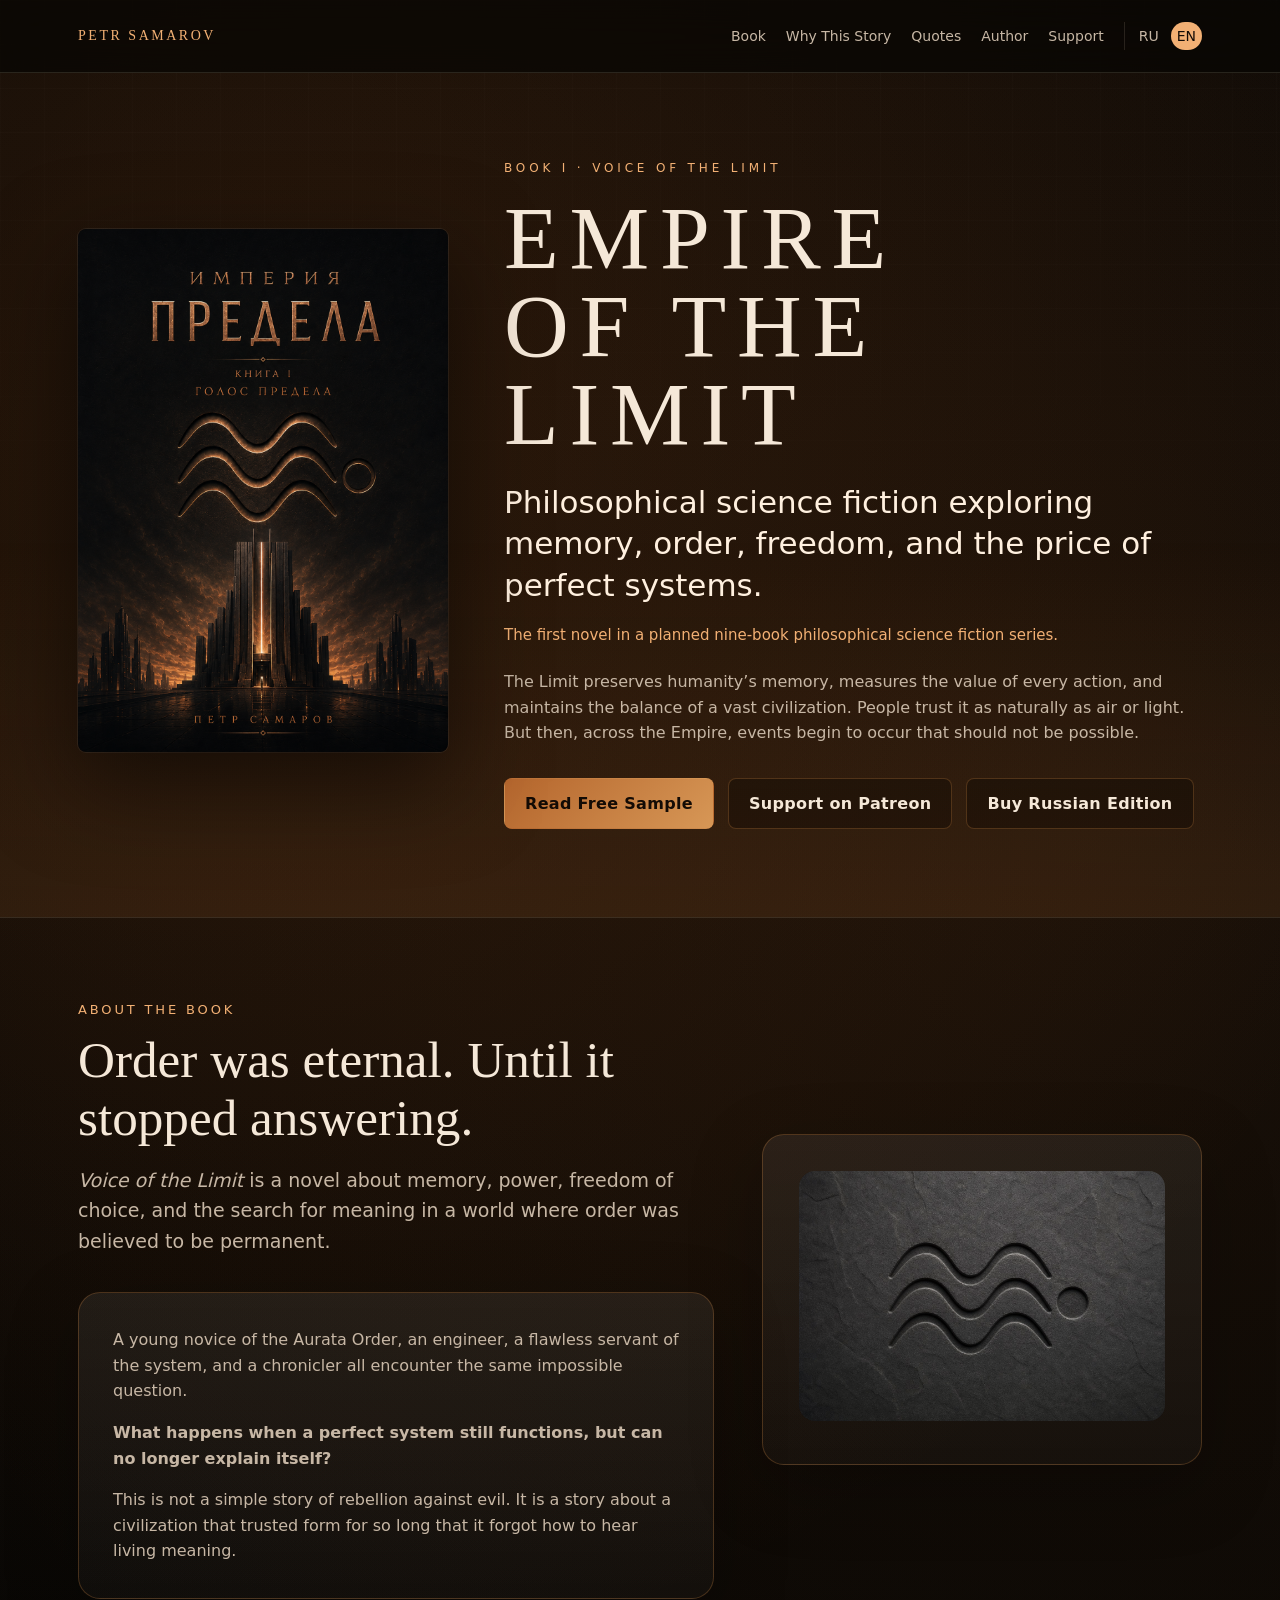
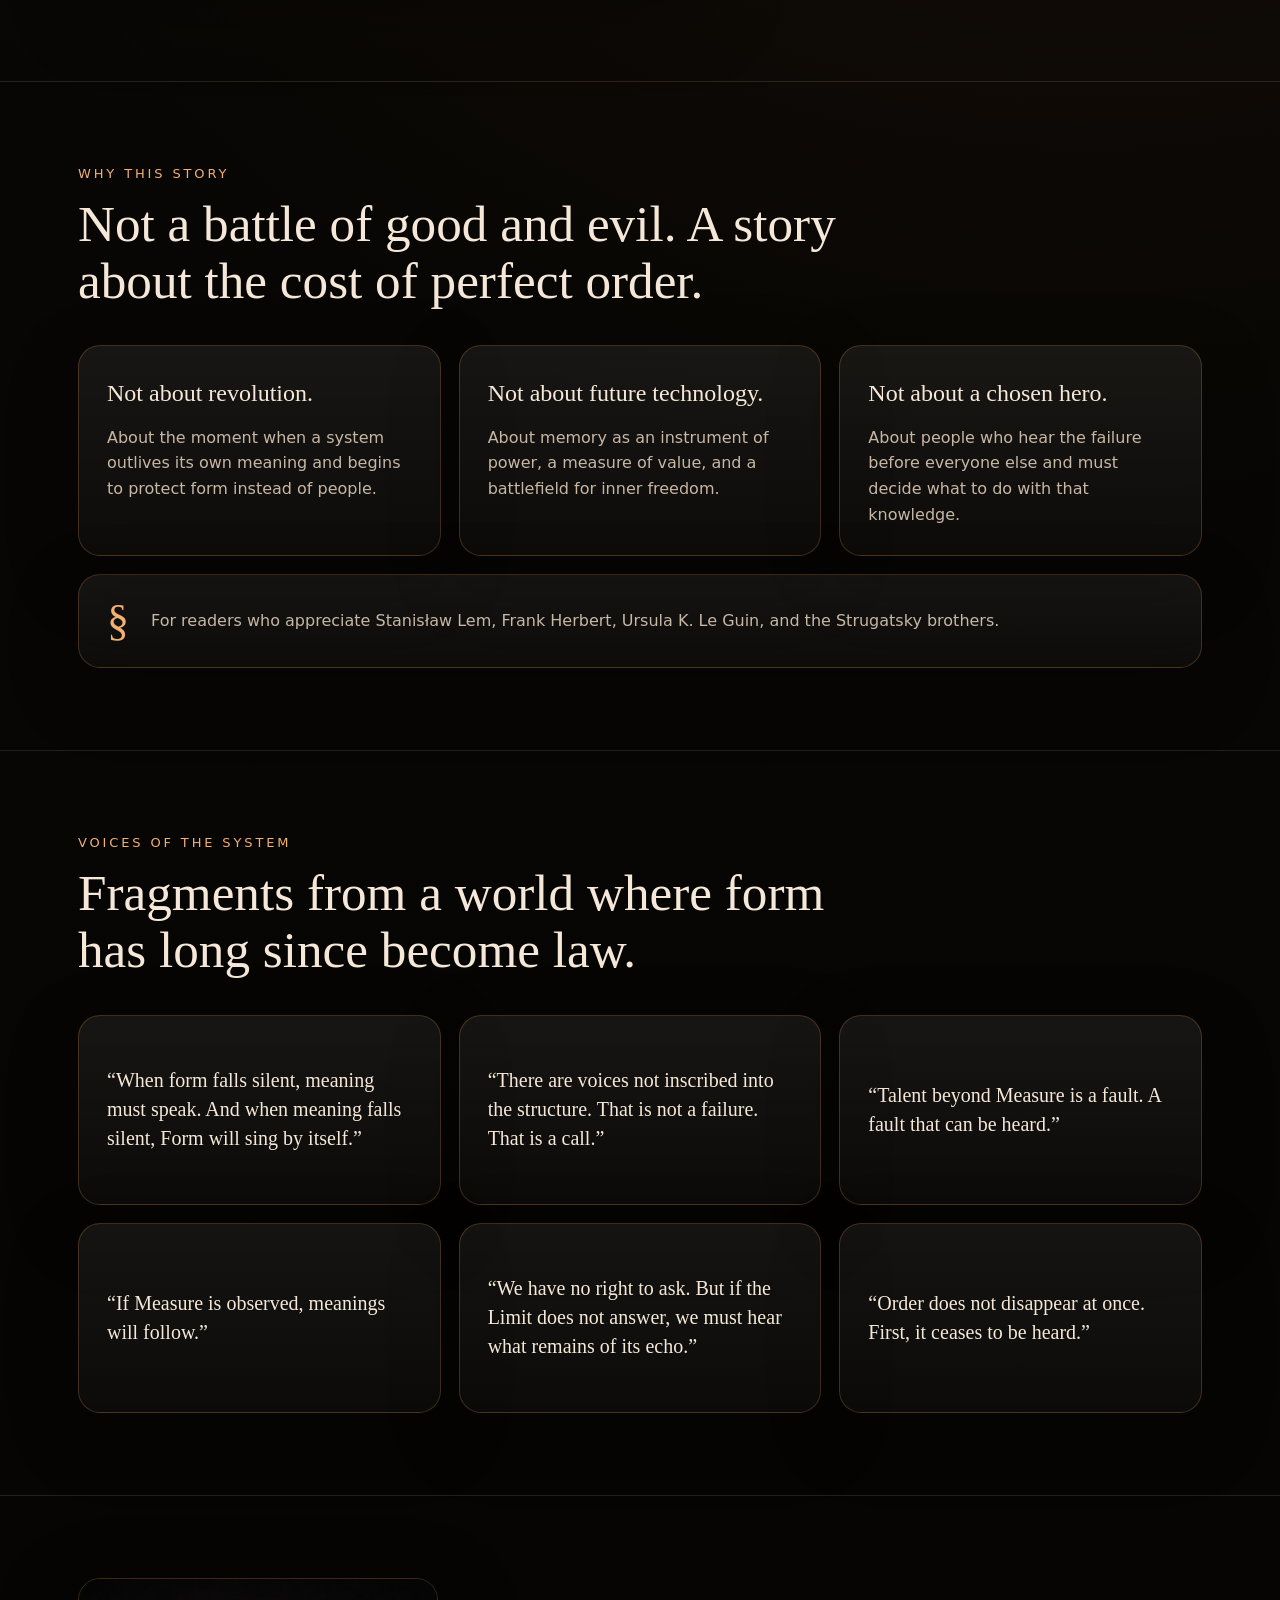
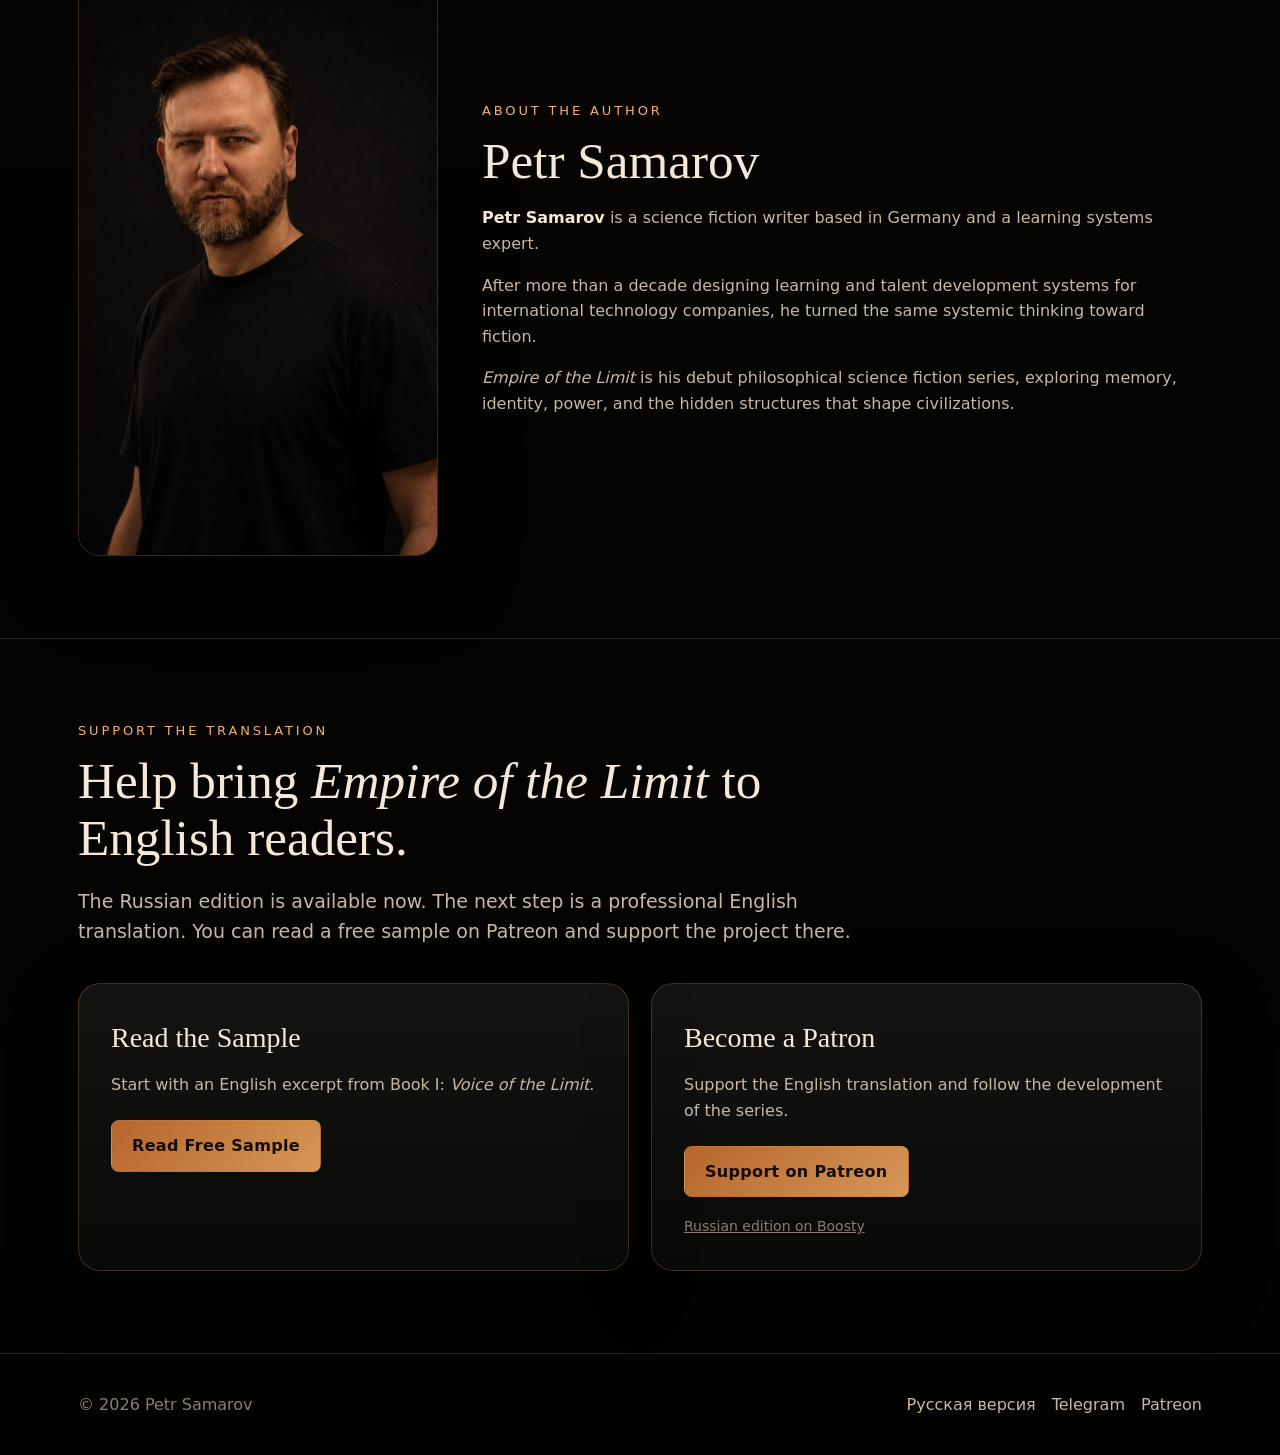
==== petrsamarov_landing/en/index.html @ c8eda10d "Add files via upload" ====
<!doctype html>
<html lang="en">
<head>
  <meta charset="utf-8">
  <meta name="viewport" content="width=device-width, initial-scale=1">
  <title>Empire of the Limit — Philosophical Science Fiction | Petr Samarov</title>
  <meta name="description" content="Philosophical science fiction exploring memory, order, freedom, and the price of perfect systems. Book I: Voice of the Limit by Petr Samarov.">
  <meta name="keywords" content="Empire of the Limit, Petr Samarov, philosophical science fiction, science fiction novel, dystopian fiction, Voice of the Limit">
  <link rel="canonical" href="https://petrsamarov.com/en/">
  <link rel="alternate" hreflang="ru" href="https://petrsamarov.com/">
  <link rel="alternate" hreflang="en" href="https://petrsamarov.com/en/">
  <link rel="alternate" hreflang="x-default" href="https://petrsamarov.com/">
  <meta property="og:type" content="website">
  <meta property="og:title" content="Empire of the Limit — Philosophical Science Fiction">
  <meta property="og:description" content="Book I: Voice of the Limit. A philosophical science fiction novel about memory, power, freedom, and the price of perfect systems.">
  <meta property="og:url" content="https://petrsamarov.com/en/">
  <meta property="og:image" content="https://petrsamarov.com/assets/cover.png">
  <meta name="twitter:card" content="summary_large_image">
  <meta name="twitter:title" content="Empire of the Limit — Philosophical Science Fiction">
  <meta name="twitter:description" content="A philosophical science fiction novel about memory, power, freedom, and the price of perfect systems.">
  <meta name="twitter:image" content="https://petrsamarov.com/assets/cover.png">
  <link rel="icon" href="../assets/favicon.ico" sizes="any">
  <link rel="icon" type="image/png" href="../assets/favicon-32.png" sizes="32x32">
  <link rel="apple-touch-icon" href="../assets/apple-touch-icon.png">
  <link rel="manifest" href="../site.webmanifest">
  <link rel="stylesheet" href="../assets/styles.css">
</head>
<body>
  <header class="header">
    <div class="container nav">
      <a class="brand" href="/en/">Petr Samarov</a>
      <nav class="nav-links" aria-label="Main navigation">
        <a href="#book">Book</a>
        <a href="#ideas">Why This Story</a>
        <a href="#quotes">Quotes</a>
        <a href="#author">Author</a>
        <a href="#support">Support</a>
        <span class="lang"><a href="/">RU</a><a class="active" href="/en/">EN</a></span>
      </nav>
    </div>
  </header>

  <main>
    <section class="hero">
      <div class="container hero-grid">
        <div class="cover-wrap">
          <img class="cover" src="../assets/cover.png" alt="Cover of the philosophical science fiction novel Empire of the Limit: Voice of the Limit">
        </div>
        <div>
          <div class="kicker">Book I · Voice of the Limit</div>
          <h1>Empire<br>of the Limit</h1>
          <p class="subtitle">Philosophical science fiction exploring memory, order, freedom, and the price of perfect systems.</p>
          <p class="series-note">The first novel in a planned nine-book philosophical science fiction series.</p>
          <p class="hero-copy">The Limit preserves humanity’s memory, measures the value of every action, and maintains the balance of a vast civilization. People trust it as naturally as air or light. But then, across the Empire, events begin to occur that should not be possible.</p>
          <div class="actions">
            <a class="btn primary" href="https://www.patreon.com/PetrSamarov/posts/book-i-voice-of-163346394" target="_blank" rel="noopener">Read Free Sample</a>
            <a class="btn secondary" href="https://www.patreon.com/cw/PetrSamarov" target="_blank" rel="noopener">Support on Patreon</a>
            <a class="btn secondary" href="https://boosty.to/petr_samarov" target="_blank" rel="noopener">Buy Russian Edition</a>
          </div>
        </div>
      </div>
    </section>

    <section id="book">
      <div class="container two-col">
        <div>
          <div class="section-head">
            <div class="eyebrow">About the Book</div>
            <h2>Order was eternal. Until it stopped answering.</h2>
            <p class="lead"><em>Voice of the Limit</em> is a novel about memory, power, freedom of choice, and the search for meaning in a world where order was believed to be permanent.</p>
          </div>
          <div class="card text-card">
            <p>A young novice of the Aurata Order, an engineer, a flawless servant of the system, and a chronicler all encounter the same impossible question.</p>
            <p><strong>What happens when a perfect system still functions, but can no longer explain itself?</strong></p>
            <p>This is not a simple story of rebellion against evil. It is a story about a civilization that trusted form for so long that it forgot how to hear living meaning.</p>
          </div>
        </div>
        <div class="card symbol-card">
          <img src="../assets/symbol.jpg" alt="The symbol of the Limit carved into stone">
        </div>
      </div>
    </section>

    <section id="ideas">
      <div class="container">
        <div class="section-head">
          <div class="eyebrow">Why This Story</div>
          <h2>Not a battle of good and evil. A story about the cost of perfect order.</h2>
        </div>
        <div class="idea-grid">
          <div class="card idea"><strong>Not about revolution.</strong><span>About the moment when a system outlives its own meaning and begins to protect form instead of people.</span></div>
          <div class="card idea"><strong>Not about future technology.</strong><span>About memory as an instrument of power, a measure of value, and a battlefield for inner freedom.</span></div>
          <div class="card idea"><strong>Not about a chosen hero.</strong><span>About people who hear the failure before everyone else and must decide what to do with that knowledge.</span></div>
        </div>
        <div class="card inspiration" style="margin-top:18px;">
          <div class="mark">§</div>
          <div>For readers who appreciate Stanisław Lem, Frank Herbert, Ursula K. Le Guin, and the Strugatsky brothers.</div>
        </div>
      </div>
    </section>

    <section id="quotes">
      <div class="container">
        <div class="section-head">
          <div class="eyebrow">Voices of the System</div>
          <h2>Fragments from a world where form has long since become law.</h2>
        </div>
        <div class="quotes">
          <div class="card quote"><p>“When form falls silent, meaning must speak. And when meaning falls silent, Form will sing by itself.”</p></div>
          <div class="card quote"><p>“There are voices not inscribed into the structure. That is not a failure. That is a call.”</p></div>
          <div class="card quote"><p>“Talent beyond Measure is a fault. A fault that can be heard.”</p></div>
          <div class="card quote"><p>“If Measure is observed, meanings will follow.”</p></div>
          <div class="card quote"><p>“We have no right to ask. But if the Limit does not answer, we must hear what remains of its echo.”</p></div>
          <div class="card quote"><p>“Order does not disappear at once. First, it ceases to be heard.”</p></div>
        </div>
      </div>
    </section>

    <section id="author">
      <div class="container author-grid">
        <img class="author-photo" src="../assets/author.jpg" alt="Portrait of writer Petr Samarov">
        <div class="author-text">
          <div class="eyebrow">About the Author</div>
          <h2>Petr Samarov</h2>
          <p><strong>Petr Samarov</strong> is a science fiction writer based in Germany and a learning systems expert.</p>
          <p>After more than a decade designing learning and talent development systems for international technology companies, he turned the same systemic thinking toward fiction.</p>
          <p><em>Empire of the Limit</em> is his debut philosophical science fiction series, exploring memory, identity, power, and the hidden structures that shape civilizations.</p>
        </div>
      </div>
    </section>

    <section id="support">
      <div class="container">
        <div class="section-head">
          <div class="eyebrow">Support the Translation</div>
          <h2>Help bring <em>Empire of the Limit</em> to English readers.</h2>
          <p class="lead">The Russian edition is available now. The next step is a professional English translation. You can read a free sample on Patreon and support the project there.</p>
        </div>
        <div class="support-grid">
          <div class="card support-card">
            <h3>Read the Sample</h3>
            <p>Start with an English excerpt from Book I: <em>Voice of the Limit</em>.</p>
            <a class="btn primary" href="https://www.patreon.com/PetrSamarov/posts/book-i-voice-of-163346394" target="_blank" rel="noopener">Read Free Sample</a>
          </div>
          <div class="card support-card">
            <h3>Become a Patron</h3>
            <p>Support the English translation and follow the development of the series.</p>
            <a class="btn primary" href="https://www.patreon.com/cw/PetrSamarov" target="_blank" rel="noopener">Support on Patreon</a>
            <div class="note"><a href="https://boosty.to/petr_samarov" target="_blank" rel="noopener">Russian edition on Boosty</a></div>
          </div>
        </div>
      </div>
    </section>
  </main>

  <footer class="footer">
    <div class="container footer-inner">
      <div>© 2026 Petr Samarov</div>
      <div><a href="/">Русская версия</a><a href="https://t.me/samarov_writer" target="_blank" rel="noopener">Telegram</a><a href="https://www.patreon.com/cw/PetrSamarov" target="_blank" rel="noopener">Patreon</a></div>
    </div>
  </footer>
</body>
</html>
---- petrsamarov_landing/assets/styles.css ----
:root {
  --bg: #070604;
  --panel: rgba(23, 20, 16, 0.76);
  --panel-soft: rgba(255, 244, 226, 0.055);
  --line: rgba(205, 132, 66, 0.28);
  --line-soft: rgba(255, 232, 205, 0.12);
  --text: #f5e8d8;
  --muted: #c7b7a5;
  --dim: #8b7e70;
  --accent: #c77a3a;
  --accent-2: #f2b074;
  --shadow: rgba(0, 0, 0, 0.55);
  --max: 1180px;
}

* { box-sizing: border-box; }
html { scroll-behavior: smooth; }
body {
  margin: 0;
  background:
    radial-gradient(circle at 20% 10%, rgba(175, 90, 28, .18), transparent 28%),
    radial-gradient(circle at 85% 18%, rgba(135, 74, 28, .14), transparent 32%),
    linear-gradient(180deg, #0a0806 0%, var(--bg) 45%, #030302 100%);
  color: var(--text);
  font-family: Inter, system-ui, -apple-system, BlinkMacSystemFont, "Segoe UI", sans-serif;
  line-height: 1.6;
}
body::before {
  content: "";
  position: fixed;
  inset: 0;
  pointer-events: none;
  background-image:
    linear-gradient(rgba(255,255,255,.025) 1px, transparent 1px),
    linear-gradient(90deg, rgba(255,255,255,.018) 1px, transparent 1px);
  background-size: 44px 44px;
  mask-image: linear-gradient(to bottom, rgba(0,0,0,.8), transparent 72%);
}

a { color: inherit; }
.container { max-width: var(--max); margin: 0 auto; padding: 0 28px; }

.header {
  position: sticky;
  top: 0;
  z-index: 10;
  background: rgba(7, 6, 4, 0.72);
  backdrop-filter: blur(18px);
  border-bottom: 1px solid var(--line-soft);
}
.nav {
  min-height: 72px;
  display: flex;
  align-items: center;
  justify-content: space-between;
  gap: 24px;
}
.brand {
  font-family: Georgia, 'Times New Roman', serif;
  letter-spacing: .18em;
  text-transform: uppercase;
  font-size: 14px;
  color: var(--accent-2);
  text-decoration: none;
}
.nav-links { display: flex; align-items: center; gap: 20px; flex-wrap: wrap; justify-content: flex-end; }
.nav-links a {
  text-decoration: none;
  color: var(--muted);
  font-size: 14px;
  transition: color .2s ease;
}
.nav-links a:hover { color: var(--text); }
.lang { display: inline-flex; gap: 6px; padding-left: 8px; border-left: 1px solid var(--line-soft); }
.lang a { padding: 3px 6px; border-radius: 999px; }
.lang a.active { color: #120b06; background: var(--accent-2); }

.hero {
  position: relative;
  overflow: hidden;
  padding: 86px 0 88px;
  border-bottom: 1px solid var(--line-soft);
}
.hero::after {
  content: "";
  position: absolute;
  inset: auto 0 0 0;
  height: 45%;
  background: linear-gradient(to top, rgba(199,122,58,.12), transparent);
  pointer-events: none;
}
.hero-grid {
  position: relative;
  z-index: 1;
  display: grid;
  grid-template-columns: 370px 1fr;
  gap: 56px;
  align-items: center;
}
.cover-wrap { perspective: 1200px; }
.cover {
  width: 100%;
  border-radius: 8px;
  box-shadow: 0 30px 90px var(--shadow), 0 0 0 1px rgba(255,255,255,.08);
  transform: rotateY(0deg);
}
.kicker {
  color: var(--accent-2);
  text-transform: uppercase;
  letter-spacing: .32em;
  font-size: 12px;
  margin-bottom: 16px;
}
h1 {
  margin: 0;
  font-family: Georgia, 'Times New Roman', serif;
  font-weight: 500;
  letter-spacing: .12em;
  text-transform: uppercase;
  font-size: clamp(46px, 7vw, 92px);
  line-height: .98;
}
.subtitle {
  margin: 24px 0 0;
  max-width: 760px;
  font-size: clamp(20px, 2.5vw, 31px);
  line-height: 1.35;
  color: #fff0df;
}
.series-note { margin: 16px 0 0; color: var(--accent-2); font-size: 15px; }
.hero-copy { max-width: 700px; margin-top: 22px; color: var(--muted); }
.actions { display: flex; flex-wrap: wrap; gap: 14px; margin-top: 32px; }
.btn {
  display: inline-flex;
  align-items: center;
  justify-content: center;
  gap: 10px;
  min-height: 48px;
  padding: 12px 20px;
  border-radius: 8px;
  text-decoration: none;
  border: 1px solid var(--line);
  background: rgba(255,255,255,.04);
  color: var(--text);
  font-weight: 650;
  letter-spacing: .02em;
  transition: transform .2s ease, border-color .2s ease, background .2s ease;
}
.btn:hover { transform: translateY(-2px); border-color: rgba(242,176,116,.65); }
.btn.primary { background: linear-gradient(135deg, #b5662d, #d79756); color: #130b05; border-color: transparent; }
.btn.secondary { background: rgba(0,0,0,.28); }

section { padding: 82px 0; border-bottom: 1px solid var(--line-soft); }
.section-head { max-width: 820px; margin-bottom: 36px; }
.eyebrow { color: var(--accent-2); letter-spacing: .22em; text-transform: uppercase; font-size: 13px; margin-bottom: 10px; }
h2 {
  margin: 0 0 16px;
  font-family: Georgia, 'Times New Roman', serif;
  font-weight: 500;
  font-size: clamp(32px, 4vw, 54px);
  line-height: 1.12;
}
.lead { color: var(--muted); font-size: 19px; max-width: 780px; }
.two-col { display: grid; grid-template-columns: 1fr 440px; gap: 48px; align-items: center; }
.card {
  background: linear-gradient(180deg, rgba(255,255,255,.065), rgba(255,255,255,.026));
  border: 1px solid var(--line);
  border-radius: 22px;
  box-shadow: 0 22px 70px rgba(0,0,0,.26);
}
.text-card { padding: 34px; }
.text-card p { margin: 0 0 16px; color: var(--muted); }
.text-card p:last-child { margin-bottom: 0; }
.symbol-card { padding: 36px; }
.symbol-card img { width: 100%; border-radius: 16px; opacity: .94; }

.idea-grid { display: grid; grid-template-columns: repeat(3, 1fr); gap: 18px; }
.idea { padding: 28px; min-height: 210px; }
.idea strong { display: block; font-family: Georgia, 'Times New Roman', serif; font-size: 24px; font-weight: 500; margin-bottom: 12px; color: var(--text); }
.idea span { color: var(--muted); }

.quotes { display: grid; grid-template-columns: repeat(3, 1fr); gap: 18px; }
.quote { padding: 28px; min-height: 190px; display: flex; align-items: center; }
.quote p { margin: 0; font-family: Georgia, 'Times New Roman', serif; font-size: 20px; line-height: 1.45; }

.inspiration {
  display: flex;
  gap: 22px;
  align-items: center;
  padding: 24px 28px;
  color: var(--muted);
}
.inspiration .mark { color: var(--accent-2); font-family: Georgia, 'Times New Roman', serif; font-size: 44px; line-height: 1; }

.author-grid { display: grid; grid-template-columns: 360px 1fr; gap: 44px; align-items: center; }
.author-photo {
  width: 100%;
  display: block;
  border-radius: 22px;
  border: 1px solid var(--line);
  box-shadow: 0 24px 80px rgba(0,0,0,.38);
}
.author-text p { color: var(--muted); margin: 0 0 16px; }
.author-text strong { color: var(--text); }

.support-grid { display: grid; grid-template-columns: 1fr 1fr; gap: 22px; }
.support-card { padding: 32px; }
.support-card h3 { margin: 0 0 12px; font-family: Georgia, 'Times New Roman', serif; font-size: 28px; font-weight: 500; }
.support-card p { color: var(--muted); margin: 0 0 22px; }
.note { margin-top: 18px; color: var(--dim); font-size: 14px; }

.footer { padding: 38px 0; color: var(--dim); }
.footer-inner { display: flex; justify-content: space-between; gap: 20px; flex-wrap: wrap; align-items: center; }
.footer a { color: var(--muted); text-decoration: none; margin-left: 16px; }

@media (max-width: 900px) {
  .nav { align-items: flex-start; padding: 18px 0; flex-direction: column; }
  .nav-links { justify-content: flex-start; gap: 14px; }
  .hero { padding: 54px 0 62px; }
  .hero-grid, .two-col, .author-grid, .support-grid { grid-template-columns: 1fr; }
  .cover-wrap { max-width: 300px; margin: 0 auto; }
  .idea-grid, .quotes { grid-template-columns: 1fr; }
  section { padding: 58px 0; }
  .author-photo { max-width: 360px; }
}

@media (max-width: 520px) {
  .container { padding: 0 18px; }
  h1 { letter-spacing: .07em; }
  .actions { flex-direction: column; }
  .btn { width: 100%; }
  .text-card, .support-card, .idea, .quote { padding: 22px; }
  .lang { border-left: 0; padding-left: 0; }
}
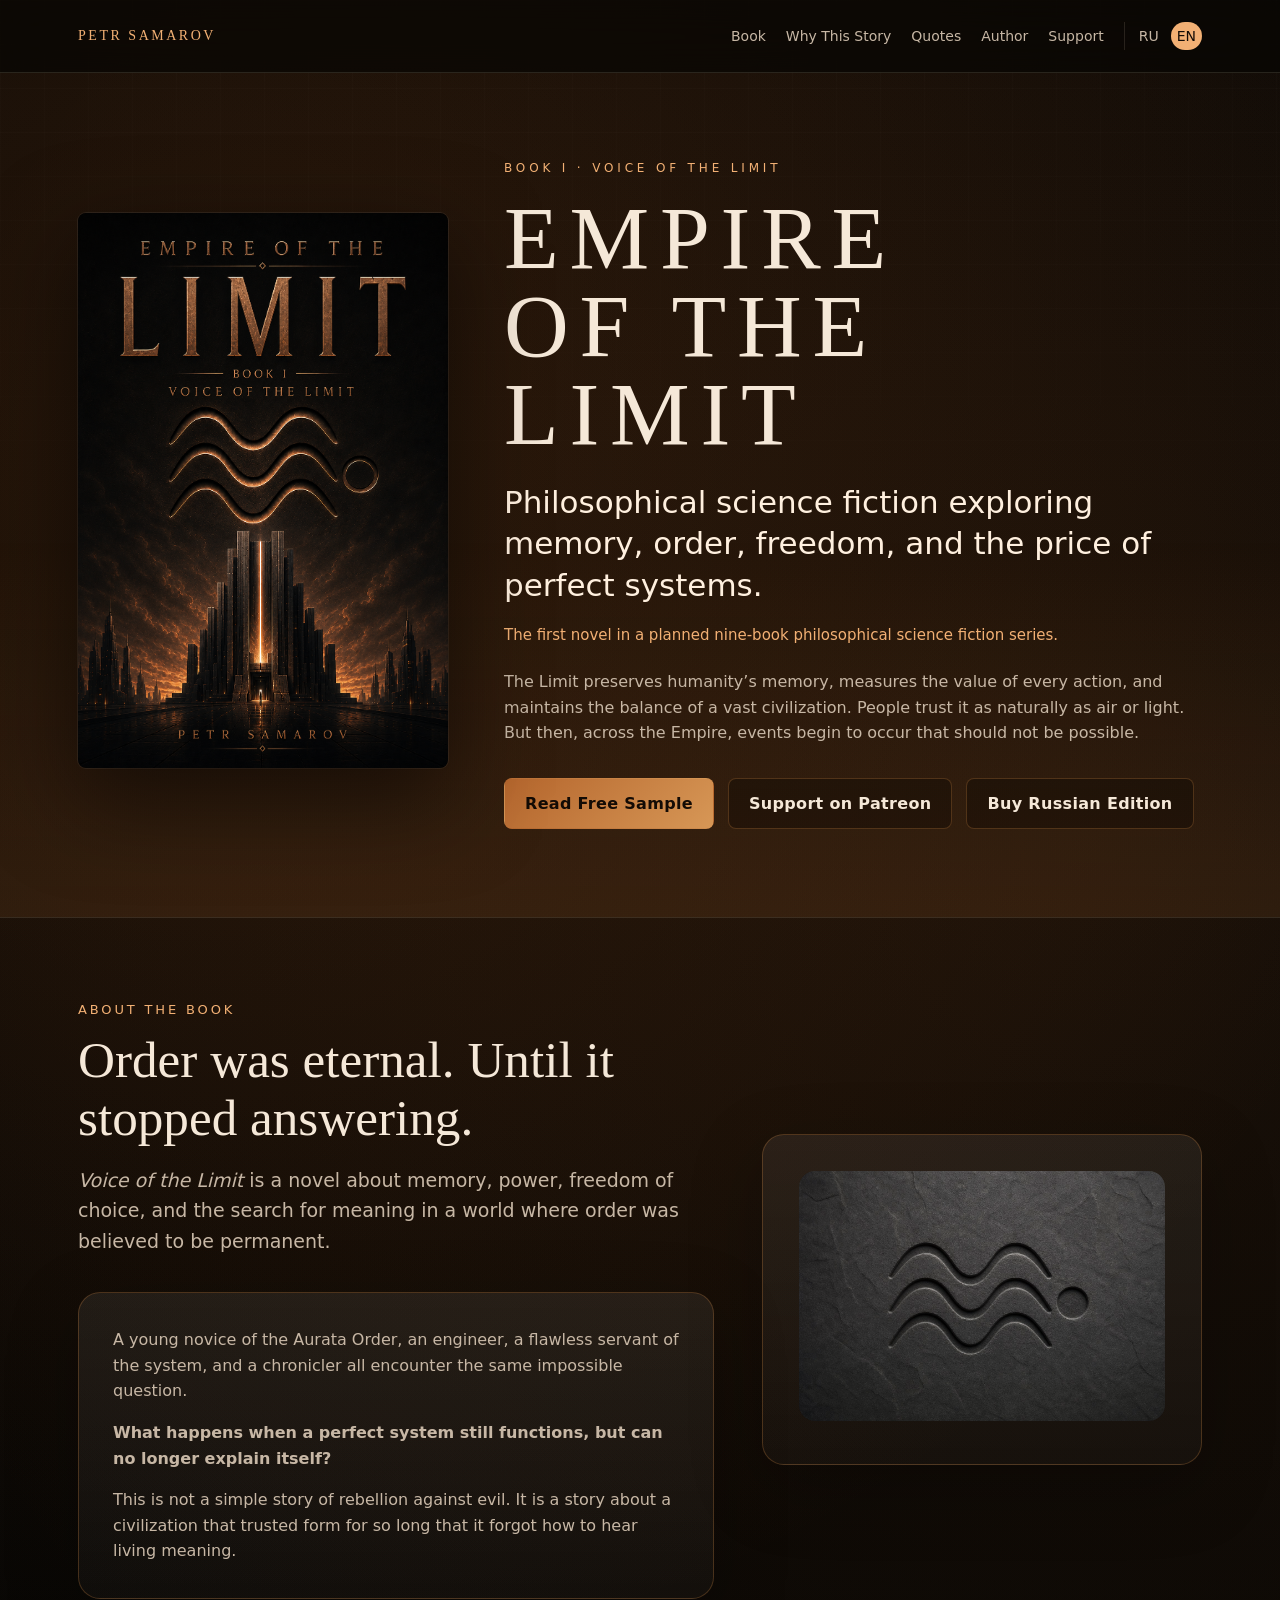
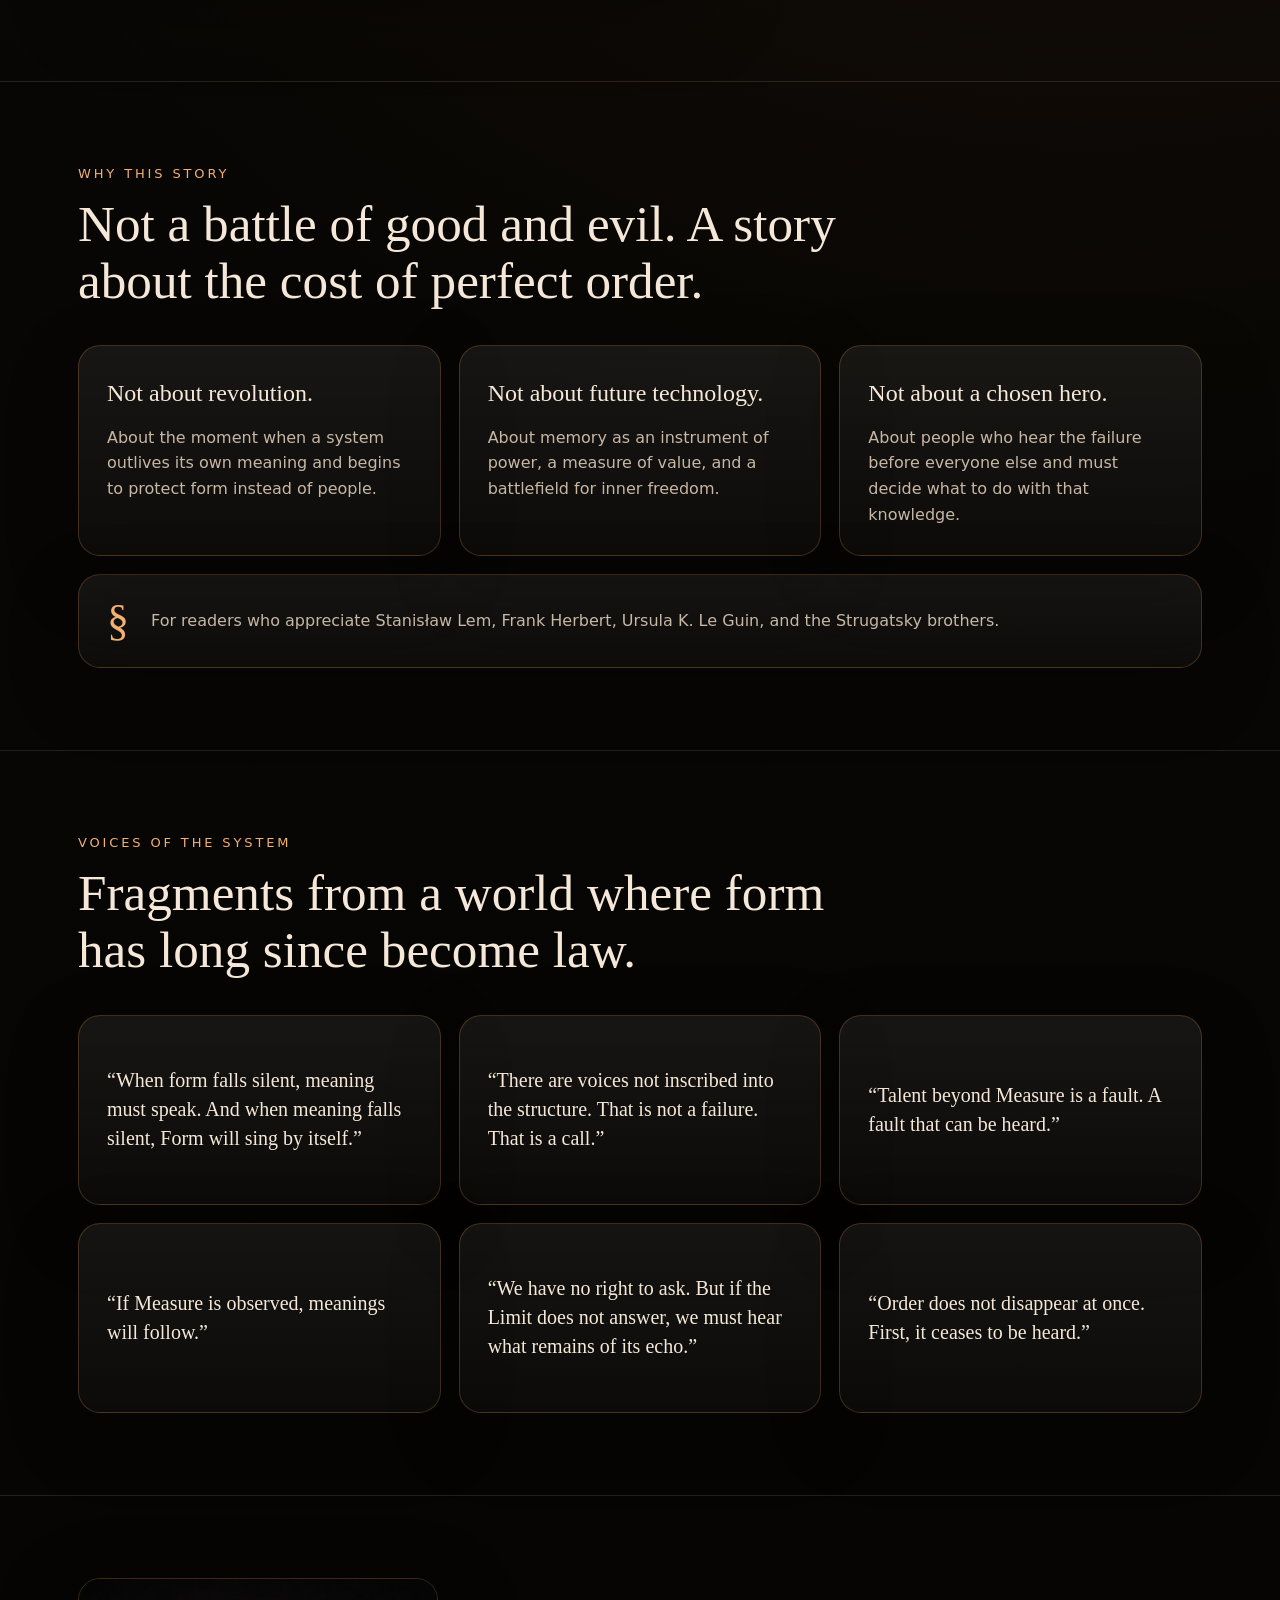
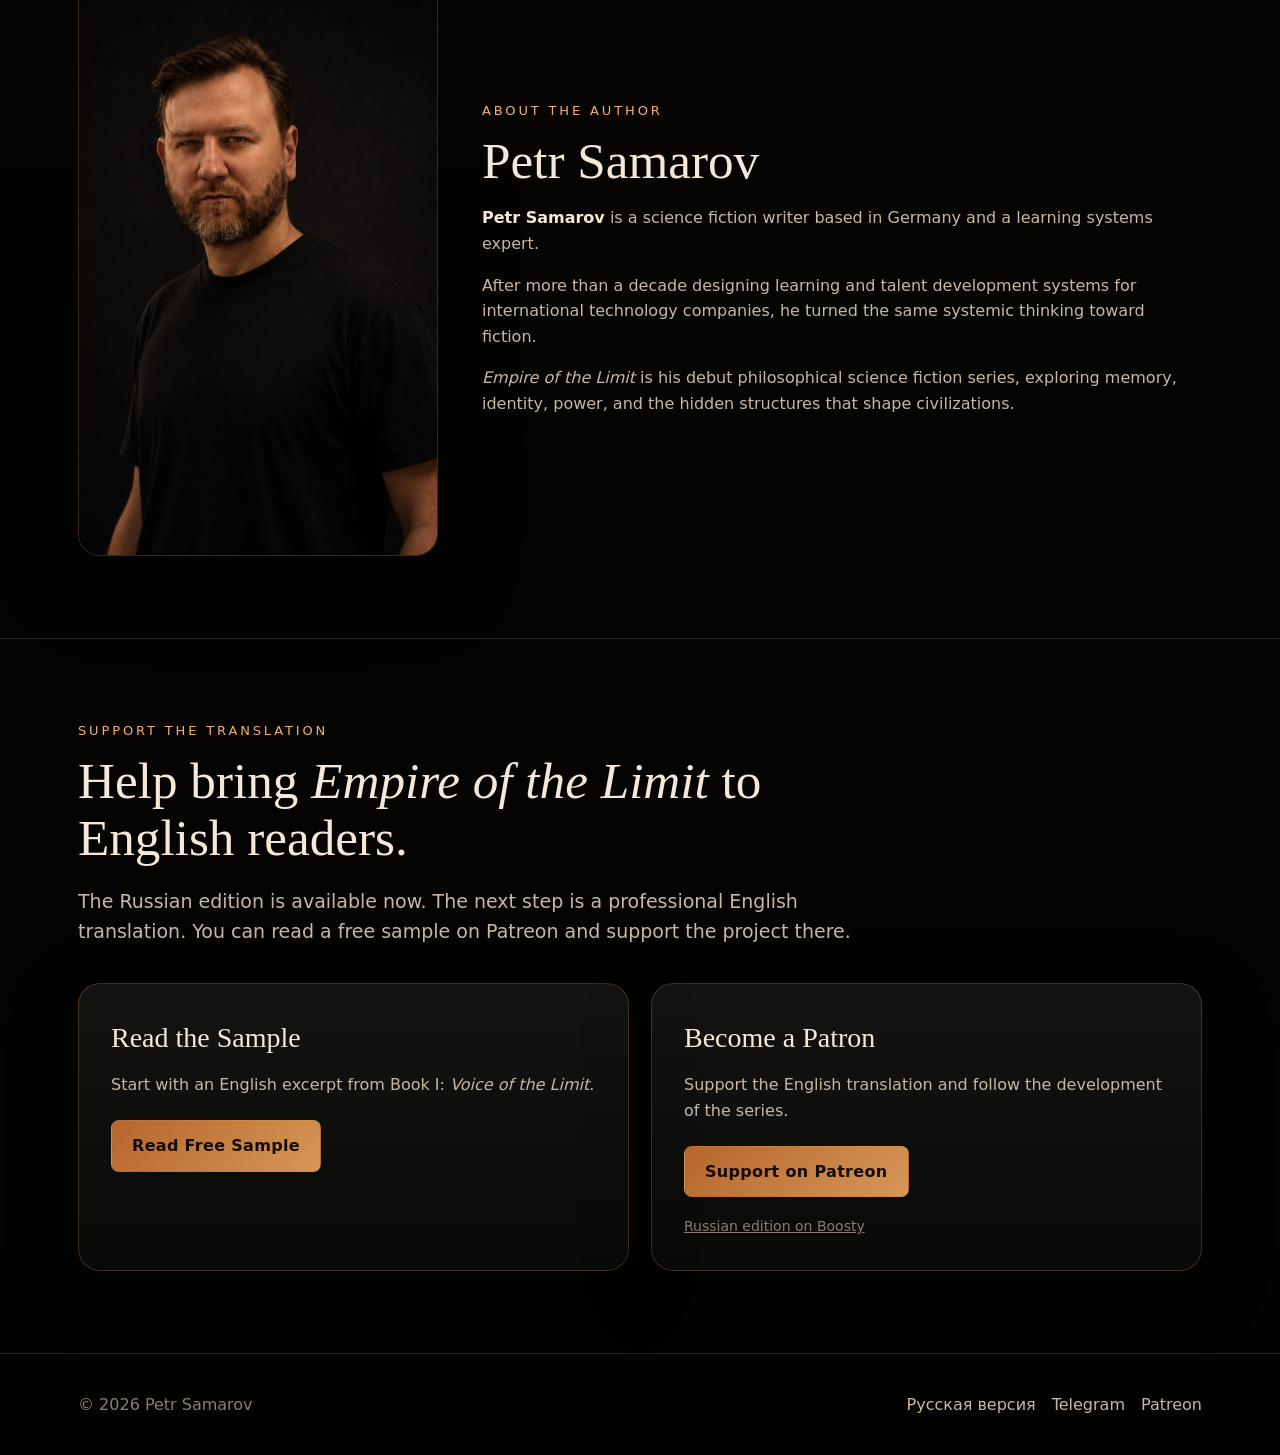
==== commit c92b9eda: "Add files via upload" ====
--- a/petrsamarov_landing/en/index.html
+++ b/petrsamarov_landing/en/index.html
@@ -14,7 +14,7 @@
   <meta property="og:title" content="Empire of the Limit — Philosophical Science Fiction">
   <meta property="og:description" content="Book I: Voice of the Limit. A philosophical science fiction novel about memory, power, freedom, and the price of perfect systems.">
   <meta property="og:url" content="https://petrsamarov.com/en/">
-  <meta property="og:image" content="https://petrsamarov.com/assets/cover.png">
+  <meta property="og:image" content="https://petrsamarov.com/assets/cover-en.png">
   <meta name="twitter:card" content="summary_large_image">
   <meta name="twitter:title" content="Empire of the Limit — Philosophical Science Fiction">
   <meta name="twitter:description" content="A philosophical science fiction novel about memory, power, freedom, and the price of perfect systems.">
@@ -44,7 +44,7 @@
     <section class="hero">
       <div class="container hero-grid">
         <div class="cover-wrap">
-          <img class="cover" src="../assets/cover.png" alt="Cover of the philosophical science fiction novel Empire of the Limit: Voice of the Limit">
+          <img class="cover" src="../assets/cover-en.png" alt="Cover of the philosophical science fiction novel Empire of the Limit: Voice of the Limit">
         </div>
         <div>
           <div class="kicker">Book I · Voice of the Limit</div>
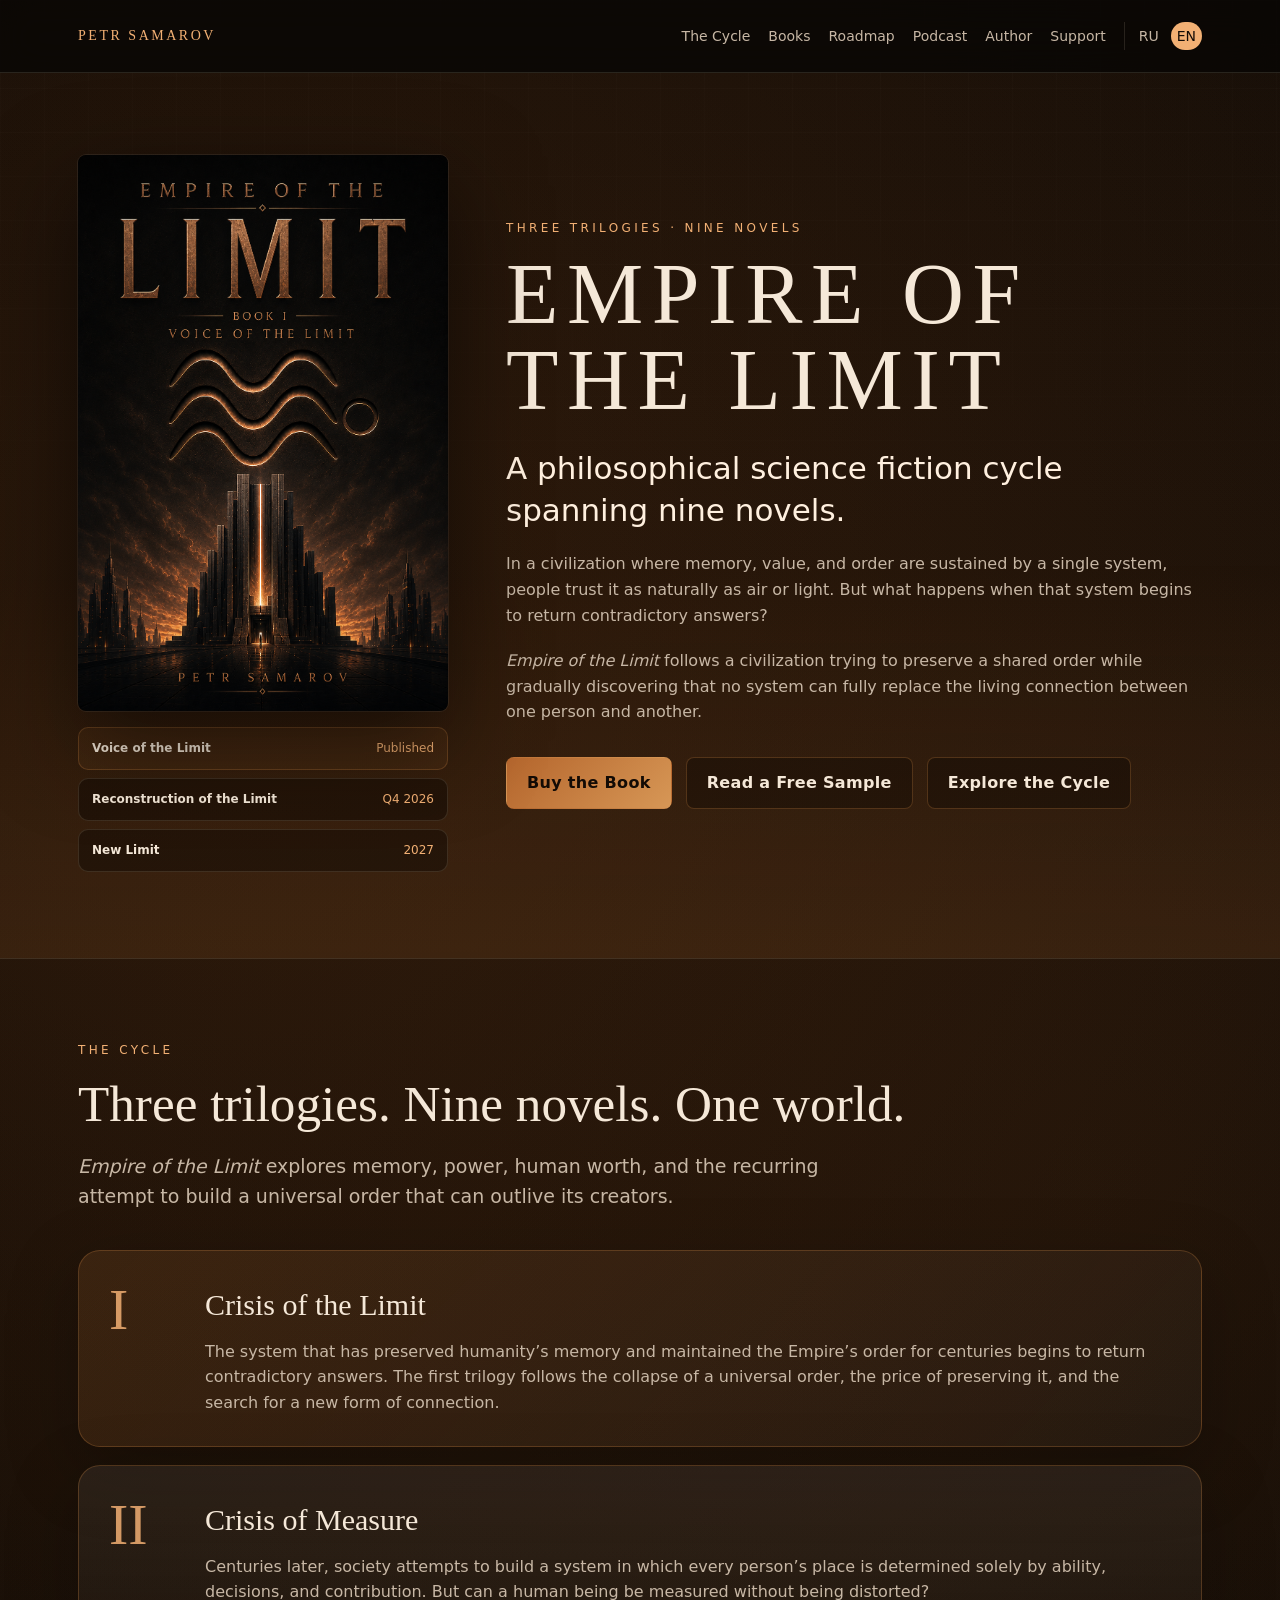
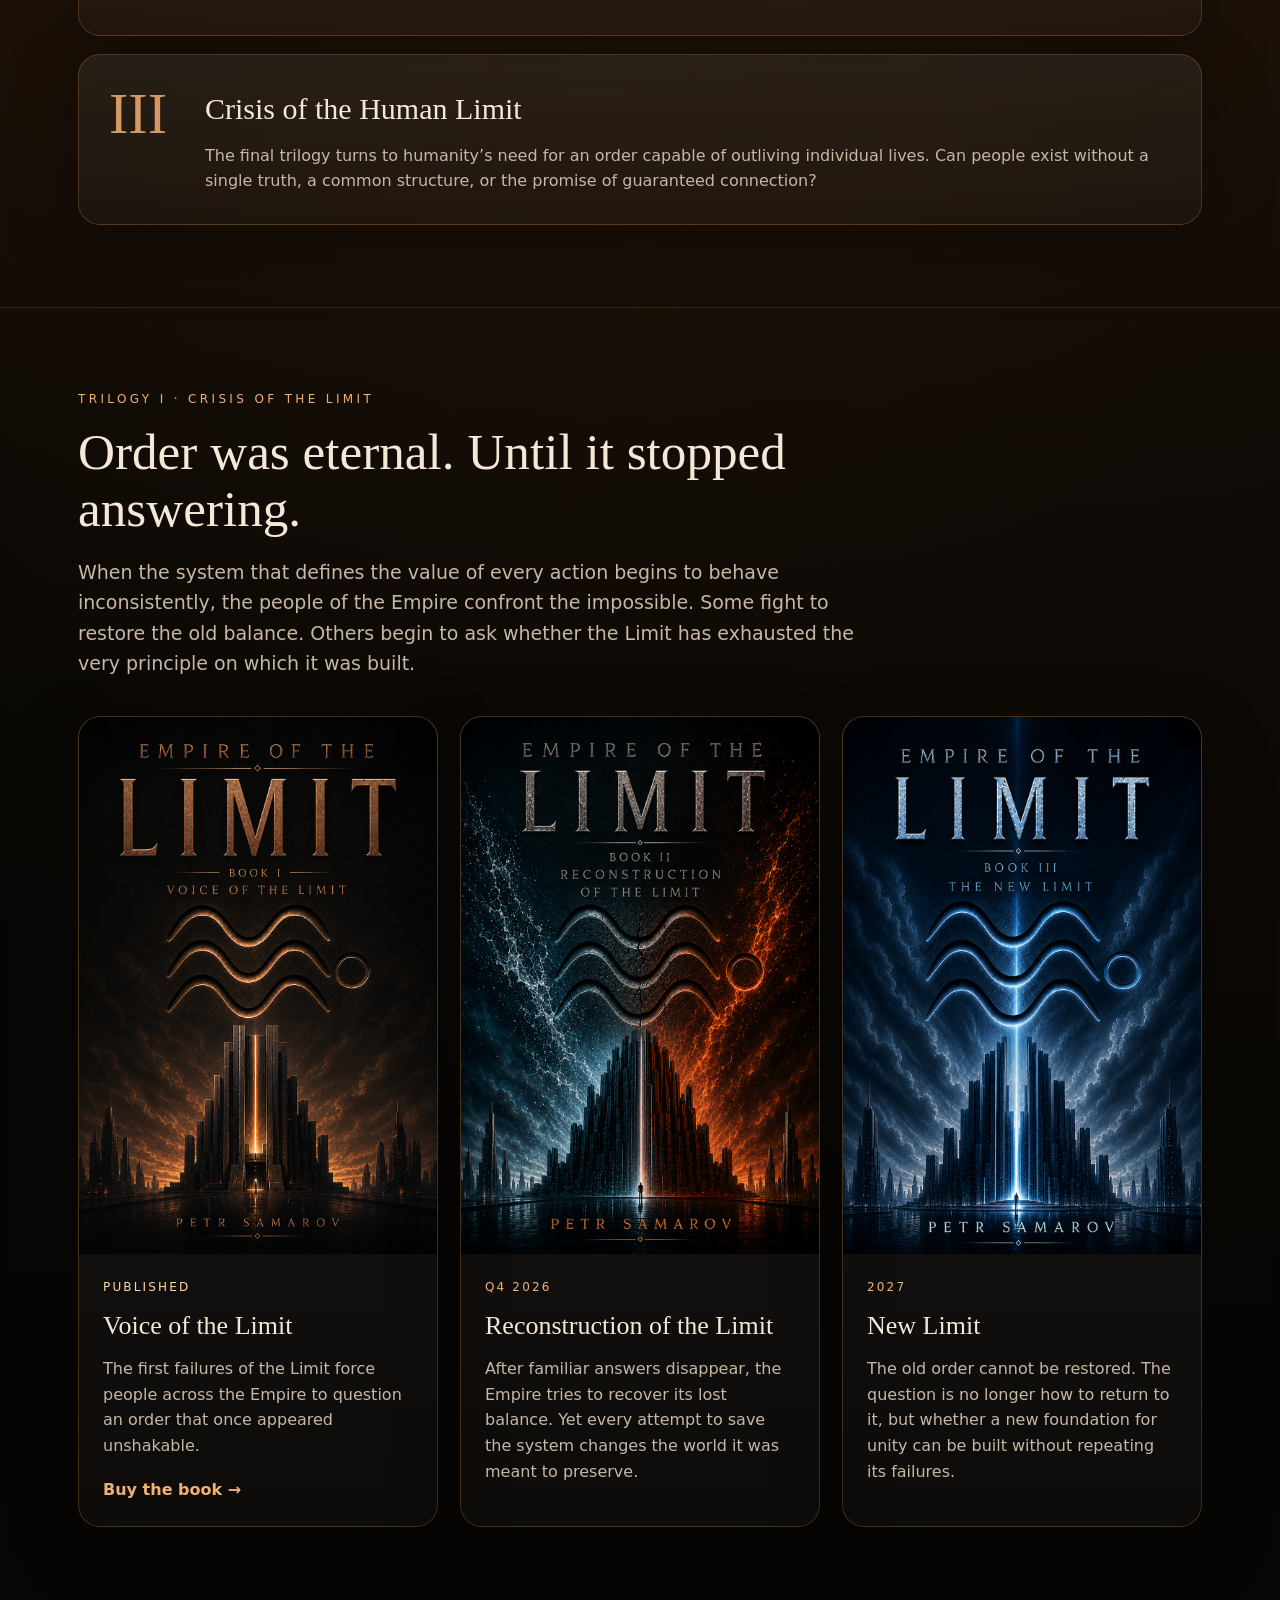
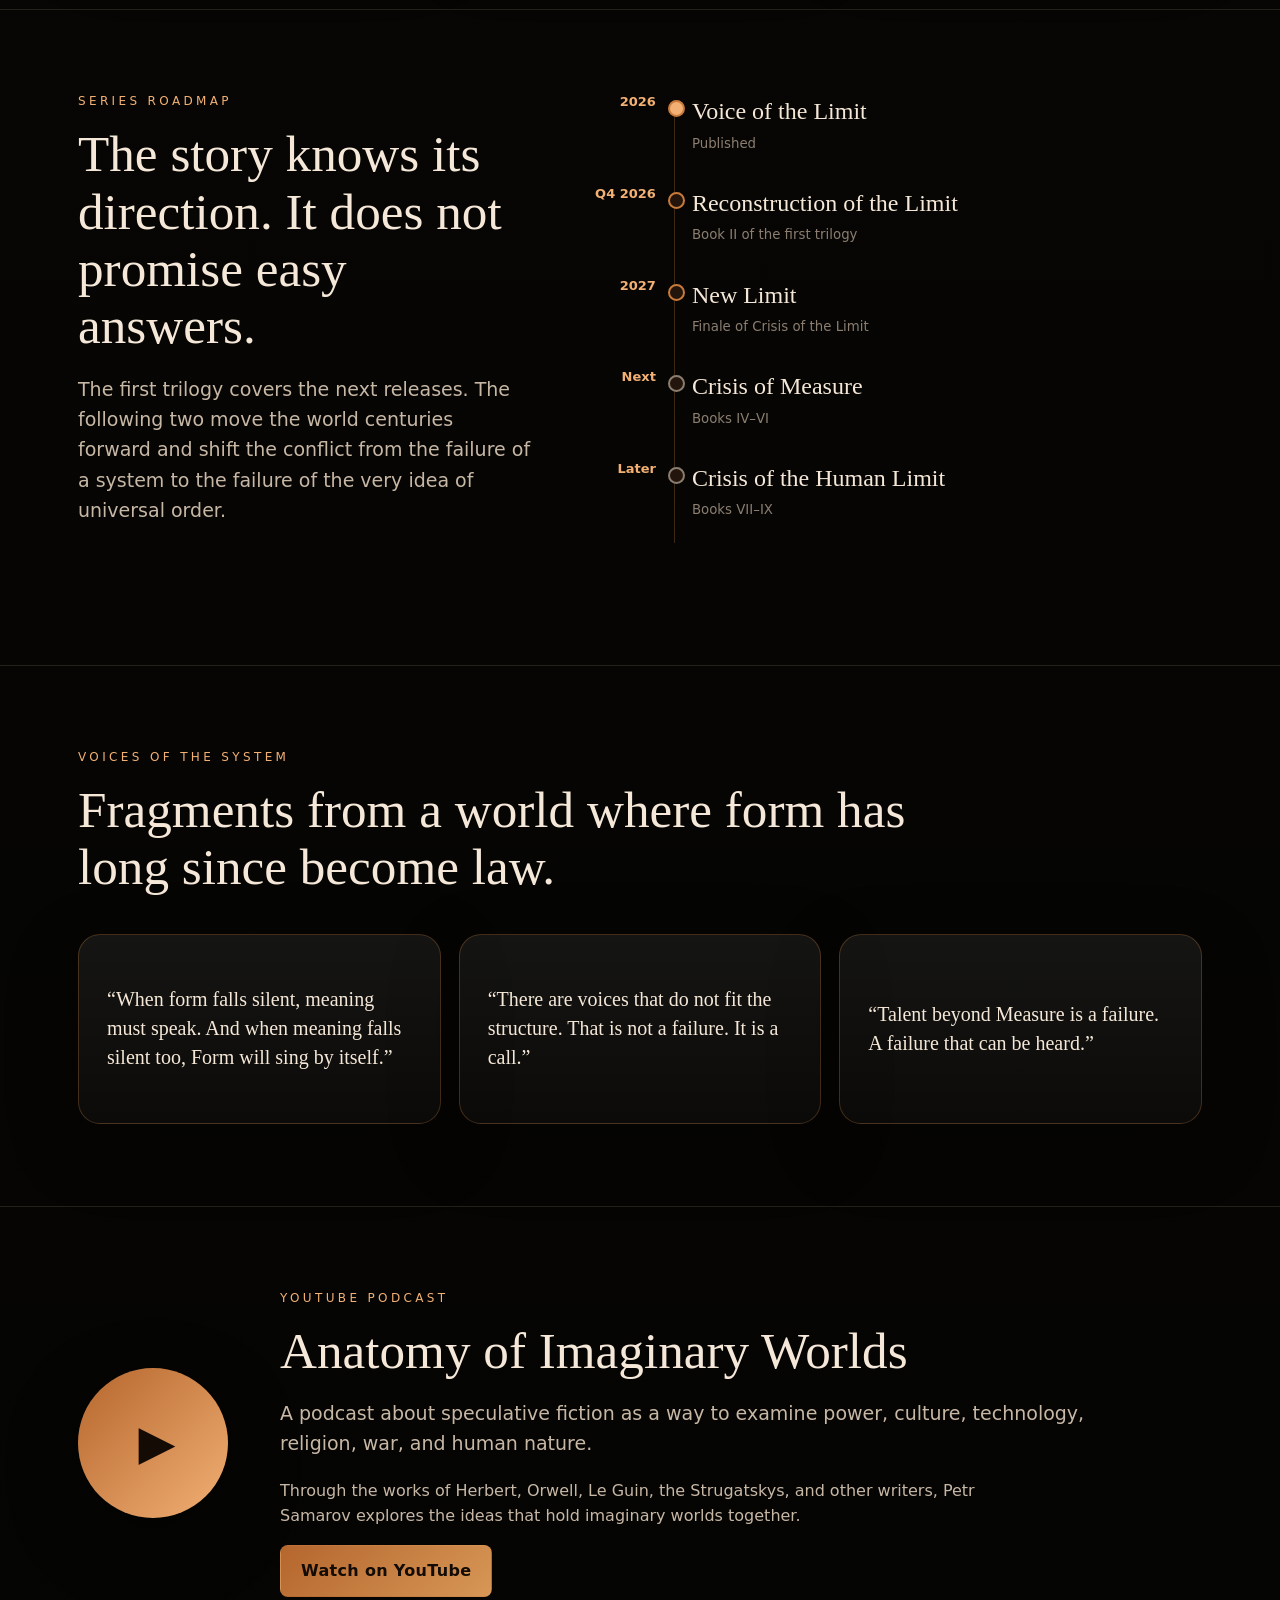
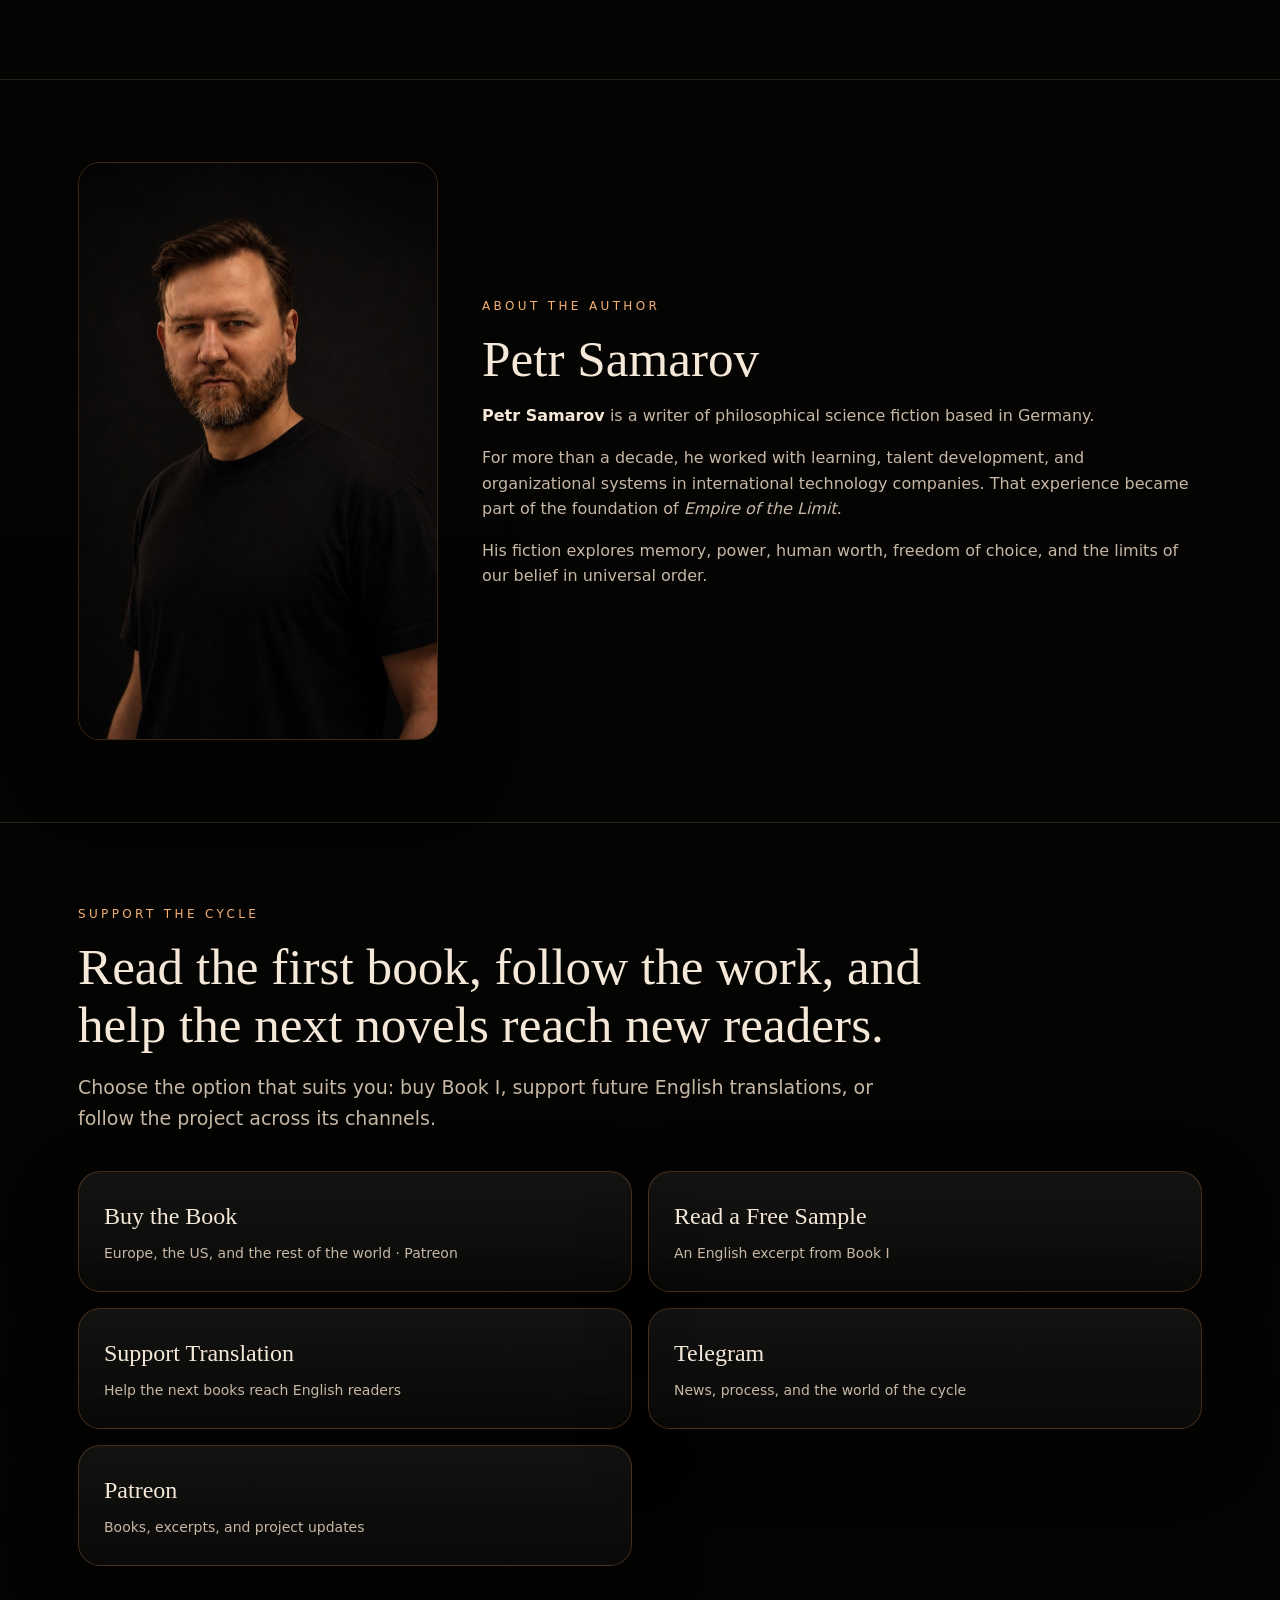
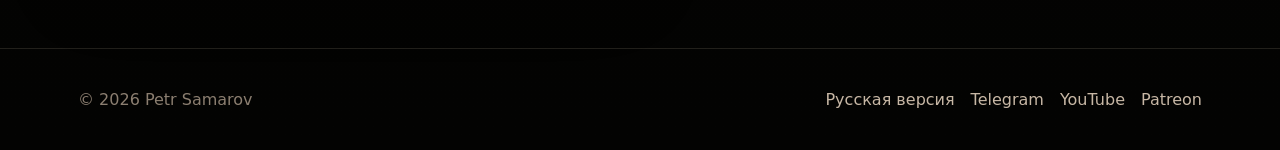
==== commit 0771f1f6: "Add files via upload" ====
--- a/petrsamarov_landing/en/index.html
+++ b/petrsamarov_landing/en/index.html
@@ -3,22 +3,22 @@
 <head>
   <meta charset="utf-8">
   <meta name="viewport" content="width=device-width, initial-scale=1">
-  <title>Empire of the Limit — Philosophical Science Fiction | Petr Samarov</title>
-  <meta name="description" content="Philosophical science fiction exploring memory, order, freedom, and the price of perfect systems. Book I: Voice of the Limit by Petr Samarov.">
-  <meta name="keywords" content="Empire of the Limit, Petr Samarov, philosophical science fiction, science fiction novel, dystopian fiction, Voice of the Limit">
+  <title>Empire of the Limit — A Nine-Novel Science Fiction Cycle | Petr Samarov</title>
+  <meta name="description" content="Empire of the Limit is Petr Samarov’s nine-novel philosophical science fiction cycle about memory, power, merit, and the limits of human unity.">
+  <meta name="keywords" content="Empire of the Limit, Petr Samarov, Voice of the Limit, Reconstruction of the Limit, New Limit, philosophical science fiction">
   <link rel="canonical" href="https://petrsamarov.com/en/">
   <link rel="alternate" hreflang="ru" href="https://petrsamarov.com/">
   <link rel="alternate" hreflang="en" href="https://petrsamarov.com/en/">
   <link rel="alternate" hreflang="x-default" href="https://petrsamarov.com/">
   <meta property="og:type" content="website">
-  <meta property="og:title" content="Empire of the Limit — Philosophical Science Fiction">
-  <meta property="og:description" content="Book I: Voice of the Limit. A philosophical science fiction novel about memory, power, freedom, and the price of perfect systems.">
+  <meta property="og:title" content="Empire of the Limit — A Philosophical Science Fiction Cycle">
+  <meta property="og:description" content="Three trilogies. Nine novels. A story about memory, power, merit, and humanity’s search for a universal order.">
   <meta property="og:url" content="https://petrsamarov.com/en/">
-  <meta property="og:image" content="https://petrsamarov.com/assets/cover-en.png">
+  <meta property="og:image" content="https://petrsamarov.com/assets/book-1-en.png">
   <meta name="twitter:card" content="summary_large_image">
-  <meta name="twitter:title" content="Empire of the Limit — Philosophical Science Fiction">
-  <meta name="twitter:description" content="A philosophical science fiction novel about memory, power, freedom, and the price of perfect systems.">
-  <meta name="twitter:image" content="https://petrsamarov.com/assets/cover.png">
+  <meta name="twitter:title" content="Empire of the Limit — A Nine-Novel Cycle">
+  <meta name="twitter:description" content="Philosophical science fiction about memory, power, merit, and the limits of human unity.">
+  <meta name="twitter:image" content="https://petrsamarov.com/assets/book-1-en.png">
   <link rel="icon" href="../assets/favicon.ico" sizes="any">
   <link rel="icon" type="image/png" href="../assets/favicon-32.png" sizes="32x32">
   <link rel="apple-touch-icon" href="../assets/apple-touch-icon.png">
@@ -26,138 +26,26 @@
   <link rel="stylesheet" href="../assets/styles.css">
 </head>
 <body>
-  <header class="header">
-    <div class="container nav">
-      <a class="brand" href="/en/">Petr Samarov</a>
-      <nav class="nav-links" aria-label="Main navigation">
-        <a href="#book">Book</a>
-        <a href="#ideas">Why This Story</a>
-        <a href="#quotes">Quotes</a>
-        <a href="#author">Author</a>
-        <a href="#support">Support</a>
-        <span class="lang"><a href="/">RU</a><a class="active" href="/en/">EN</a></span>
-      </nav>
-    </div>
-  </header>
+  <header class="header"><div class="container nav"><a class="brand" href="/en/">Petr Samarov</a><nav class="nav-links" aria-label="Main navigation"><a href="#cycle">The Cycle</a><a href="#trilogy">Books</a><a href="#roadmap">Roadmap</a><a href="#podcast">Podcast</a><a href="#author">Author</a><a href="#support">Support</a><span class="lang"><a href="/">RU</a><a class="active" href="/en/">EN</a></span></nav></div></header>
 
   <main>
-    <section class="hero">
-      <div class="container hero-grid">
-        <div class="cover-wrap">
-          <img class="cover" src="../assets/cover-en.png" alt="Cover of the philosophical science fiction novel Empire of the Limit: Voice of the Limit">
-        </div>
-        <div>
-          <div class="kicker">Book I · Voice of the Limit</div>
-          <h1>Empire<br>of the Limit</h1>
-          <p class="subtitle">Philosophical science fiction exploring memory, order, freedom, and the price of perfect systems.</p>
-          <p class="series-note">The first novel in a planned nine-book philosophical science fiction series.</p>
-          <p class="hero-copy">The Limit preserves humanity’s memory, measures the value of every action, and maintains the balance of a vast civilization. People trust it as naturally as air or light. But then, across the Empire, events begin to occur that should not be possible.</p>
-          <div class="actions">
-            <a class="btn primary" href="https://www.patreon.com/PetrSamarov/posts/book-i-voice-of-163346394" target="_blank" rel="noopener">Read Free Sample</a>
-            <a class="btn secondary" href="https://www.patreon.com/cw/PetrSamarov" target="_blank" rel="noopener">Support on Patreon</a>
-            <a class="btn secondary" href="https://boosty.to/petr_samarov" target="_blank" rel="noopener">Buy Russian Edition</a>
-          </div>
-        </div>
-      </div>
-    </section>
+    <section class="hero"><div class="container hero-grid"><div class="hero-visual"><div class="cover-wrap"><img class="cover" src="../assets/book-1-en.png" alt="Cover of Empire of the Limit: Voice of the Limit"></div><div class="hero-statuses" aria-label="Publication status of the first trilogy"><div class="status-card published"><strong>Voice of the Limit</strong><span>Published</span></div><div class="status-card"><strong>Reconstruction of the Limit</strong><span>Q4 2026</span></div><div class="status-card"><strong>New Limit</strong><span>2027</span></div></div></div><div><div class="kicker">Three trilogies · Nine novels</div><h1>Empire of<br>the Limit</h1><p class="subtitle">A philosophical science fiction cycle spanning nine novels.</p><p class="hero-copy">In a civilization where memory, value, and order are sustained by a single system, people trust it as naturally as air or light. But what happens when that system begins to return contradictory answers?</p><p class="hero-copy"><em>Empire of the Limit</em> follows a civilization trying to preserve a shared order while gradually discovering that no system can fully replace the living connection between one person and another.</p><div class="actions"><a class="btn primary" href="https://www.patreon.com/cw/PetrSamarov" target="_blank" rel="noopener">Buy the Book</a><a class="btn secondary" href="https://www.patreon.com/PetrSamarov/posts/book-i-voice-of-163346394" target="_blank" rel="noopener">Read a Free Sample</a><a class="btn secondary" href="#cycle">Explore the Cycle</a></div></div></div></section>
 
-    <section id="book">
-      <div class="container two-col">
-        <div>
-          <div class="section-head">
-            <div class="eyebrow">About the Book</div>
-            <h2>Order was eternal. Until it stopped answering.</h2>
-            <p class="lead"><em>Voice of the Limit</em> is a novel about memory, power, freedom of choice, and the search for meaning in a world where order was believed to be permanent.</p>
-          </div>
-          <div class="card text-card">
-            <p>A young novice of the Aurata Order, an engineer, a flawless servant of the system, and a chronicler all encounter the same impossible question.</p>
-            <p><strong>What happens when a perfect system still functions, but can no longer explain itself?</strong></p>
-            <p>This is not a simple story of rebellion against evil. It is a story about a civilization that trusted form for so long that it forgot how to hear living meaning.</p>
-          </div>
-        </div>
-        <div class="card symbol-card">
-          <img src="../assets/symbol.jpg" alt="The symbol of the Limit carved into stone">
-        </div>
-      </div>
-    </section>
+    <section id="cycle"><div class="container"><div class="section-head"><div class="eyebrow">The Cycle</div><h2>Three trilogies. Nine novels. One world.</h2><p class="lead"><em>Empire of the Limit</em> explores memory, power, human worth, and the recurring attempt to build a universal order that can outlive its creators.</p></div><div class="cycle-grid"><article class="card cycle-card featured"><span class="cycle-number">I</span><div><h3>Crisis of the Limit</h3><p>The system that has preserved humanity’s memory and maintained the Empire’s order for centuries begins to return contradictory answers. The first trilogy follows the collapse of a universal order, the price of preserving it, and the search for a new form of connection.</p></div></article><article class="card cycle-card"><span class="cycle-number">II</span><div><h3>Crisis of Measure</h3><p>Centuries later, society attempts to build a system in which every person’s place is determined solely by ability, decisions, and contribution. But can a human being be measured without being distorted?</p></div></article><article class="card cycle-card"><span class="cycle-number">III</span><div><h3>Crisis of the Human Limit</h3><p>The final trilogy turns to humanity’s need for an order capable of outliving individual lives. Can people exist without a single truth, a common structure, or the promise of guaranteed connection?</p></div></article></div></div></section>
 
-    <section id="ideas">
-      <div class="container">
-        <div class="section-head">
-          <div class="eyebrow">Why This Story</div>
-          <h2>Not a battle of good and evil. A story about the cost of perfect order.</h2>
-        </div>
-        <div class="idea-grid">
-          <div class="card idea"><strong>Not about revolution.</strong><span>About the moment when a system outlives its own meaning and begins to protect form instead of people.</span></div>
-          <div class="card idea"><strong>Not about future technology.</strong><span>About memory as an instrument of power, a measure of value, and a battlefield for inner freedom.</span></div>
-          <div class="card idea"><strong>Not about a chosen hero.</strong><span>About people who hear the failure before everyone else and must decide what to do with that knowledge.</span></div>
-        </div>
-        <div class="card inspiration" style="margin-top:18px;">
-          <div class="mark">§</div>
-          <div>For readers who appreciate Stanisław Lem, Frank Herbert, Ursula K. Le Guin, and the Strugatsky brothers.</div>
-        </div>
-      </div>
-    </section>
+    <section id="trilogy"><div class="container"><div class="section-head"><div class="eyebrow">Trilogy I · Crisis of the Limit</div><h2>Order was eternal. Until it stopped answering.</h2><p class="lead">When the system that defines the value of every action begins to behave inconsistently, the people of the Empire confront the impossible. Some fight to restore the old balance. Others begin to ask whether the Limit has exhausted the very principle on which it was built.</p></div><div class="books-grid"><article class="book-card card"><img src="../assets/book-1-en.png" alt="Cover of Voice of the Limit"><div class="book-info"><div class="book-meta published">Published</div><h3>Voice of the Limit</h3><p>The first failures of the Limit force people across the Empire to question an order that once appeared unshakable.</p><a class="text-link" href="https://www.patreon.com/cw/PetrSamarov" target="_blank" rel="noopener">Buy the book →</a></div></article><article class="book-card card"><img src="../assets/book-2-en.png" alt="Cover of Reconstruction of the Limit"><div class="book-info"><div class="book-meta">Q4 2026</div><h3>Reconstruction of the Limit</h3><p>After familiar answers disappear, the Empire tries to recover its lost balance. Yet every attempt to save the system changes the world it was meant to preserve.</p></div></article><article class="book-card card"><img src="../assets/book-3-en.png" alt="Cover of New Limit"><div class="book-info"><div class="book-meta">2027</div><h3>New Limit</h3><p>The old order cannot be restored. The question is no longer how to return to it, but whether a new foundation for unity can be built without repeating its failures.</p></div></article></div></div></section>
 
-    <section id="quotes">
-      <div class="container">
-        <div class="section-head">
-          <div class="eyebrow">Voices of the System</div>
-          <h2>Fragments from a world where form has long since become law.</h2>
-        </div>
-        <div class="quotes">
-          <div class="card quote"><p>“When form falls silent, meaning must speak. And when meaning falls silent, Form will sing by itself.”</p></div>
-          <div class="card quote"><p>“There are voices not inscribed into the structure. That is not a failure. That is a call.”</p></div>
-          <div class="card quote"><p>“Talent beyond Measure is a fault. A fault that can be heard.”</p></div>
-          <div class="card quote"><p>“If Measure is observed, meanings will follow.”</p></div>
-          <div class="card quote"><p>“We have no right to ask. But if the Limit does not answer, we must hear what remains of its echo.”</p></div>
-          <div class="card quote"><p>“Order does not disappear at once. First, it ceases to be heard.”</p></div>
-        </div>
-      </div>
-    </section>
+    <section id="roadmap"><div class="container roadmap-layout"><div class="section-head"><div class="eyebrow">Series Roadmap</div><h2>The story knows its direction. It does not promise easy answers.</h2><p class="lead">The first trilogy covers the next releases. The following two move the world centuries forward and shift the conflict from the failure of a system to the failure of the very idea of universal order.</p></div><ol class="timeline"><li class="done"><span class="year">2026</span><div><strong>Voice of the Limit</strong><small>Published</small></div></li><li><span class="year">Q4 2026</span><div><strong>Reconstruction of the Limit</strong><small>Book II of the first trilogy</small></div></li><li><span class="year">2027</span><div><strong>New Limit</strong><small>Finale of Crisis of the Limit</small></div></li><li class="future"><span class="year">Next</span><div><strong>Crisis of Measure</strong><small>Books IV–VI</small></div></li><li class="future"><span class="year">Later</span><div><strong>Crisis of the Human Limit</strong><small>Books VII–IX</small></div></li></ol></div></section>
 
-    <section id="author">
-      <div class="container author-grid">
-        <img class="author-photo" src="../assets/author.jpg" alt="Portrait of writer Petr Samarov">
-        <div class="author-text">
-          <div class="eyebrow">About the Author</div>
-          <h2>Petr Samarov</h2>
-          <p><strong>Petr Samarov</strong> is a science fiction writer based in Germany and a learning systems expert.</p>
-          <p>After more than a decade designing learning and talent development systems for international technology companies, he turned the same systemic thinking toward fiction.</p>
-          <p><em>Empire of the Limit</em> is his debut philosophical science fiction series, exploring memory, identity, power, and the hidden structures that shape civilizations.</p>
-        </div>
-      </div>
-    </section>
+    <section id="quotes"><div class="container"><div class="section-head"><div class="eyebrow">Voices of the System</div><h2>Fragments from a world where form has long since become law.</h2></div><div class="quotes"><div class="card quote"><p>“When form falls silent, meaning must speak. And when meaning falls silent too, Form will sing by itself.”</p></div><div class="card quote"><p>“There are voices that do not fit the structure. That is not a failure. It is a call.”</p></div><div class="card quote"><p>“Talent beyond Measure is a failure. A failure that can be heard.”</p></div></div></div></section>
 
-    <section id="support">
-      <div class="container">
-        <div class="section-head">
-          <div class="eyebrow">Support the Translation</div>
-          <h2>Help bring <em>Empire of the Limit</em> to English readers.</h2>
-          <p class="lead">The Russian edition is available now. The next step is a professional English translation. You can read a free sample on Patreon and support the project there.</p>
-        </div>
-        <div class="support-grid">
-          <div class="card support-card">
-            <h3>Read the Sample</h3>
-            <p>Start with an English excerpt from Book I: <em>Voice of the Limit</em>.</p>
-            <a class="btn primary" href="https://www.patreon.com/PetrSamarov/posts/book-i-voice-of-163346394" target="_blank" rel="noopener">Read Free Sample</a>
-          </div>
-          <div class="card support-card">
-            <h3>Become a Patron</h3>
-            <p>Support the English translation and follow the development of the series.</p>
-            <a class="btn primary" href="https://www.patreon.com/cw/PetrSamarov" target="_blank" rel="noopener">Support on Patreon</a>
-            <div class="note"><a href="https://boosty.to/petr_samarov" target="_blank" rel="noopener">Russian edition on Boosty</a></div>
-          </div>
-        </div>
-      </div>
-    </section>
+    <section id="podcast"><div class="container podcast-grid"><div class="podcast-mark" aria-hidden="true">▶</div><div><div class="eyebrow">YouTube Podcast</div><h2>Anatomy of Imaginary Worlds</h2><p class="lead">A podcast about speculative fiction as a way to examine power, culture, technology, religion, war, and human nature.</p><p class="muted-copy">Through the works of Herbert, Orwell, Le Guin, the Strugatskys, and other writers, Petr Samarov explores the ideas that hold imaginary worlds together.</p><a class="btn primary" href="https://www.youtube.com/@petrsamarov" target="_blank" rel="noopener">Watch on YouTube</a></div></div></section>
+
+    <section id="author"><div class="container author-grid"><img class="author-photo" src="../assets/author.jpg" alt="Portrait of writer Petr Samarov"><div class="author-text"><div class="eyebrow">About the Author</div><h2>Petr Samarov</h2><p><strong>Petr Samarov</strong> is a writer of philosophical science fiction based in Germany.</p><p>For more than a decade, he worked with learning, talent development, and organizational systems in international technology companies. That experience became part of the foundation of <em>Empire of the Limit</em>.</p><p>His fiction explores memory, power, human worth, freedom of choice, and the limits of our belief in universal order.</p></div></div></section>
+
+    <section id="support"><div class="container"><div class="section-head"><div class="eyebrow">Support the Cycle</div><h2>Read the first book, follow the work, and help the next novels reach new readers.</h2><p class="lead">Choose the option that suits you: buy Book I, support future English translations, or follow the project across its channels.</p></div><div class="support-actions"><a class="card support-link" href="https://www.patreon.com/cw/PetrSamarov" target="_blank" rel="noopener"><strong>Buy the Book</strong><span>Europe, the US, and the rest of the world · Patreon</span></a><a class="card support-link" href="https://www.patreon.com/PetrSamarov/posts/book-i-voice-of-163346394" target="_blank" rel="noopener"><strong>Read a Free Sample</strong><span>An English excerpt from Book I</span></a><a class="card support-link" href="https://www.patreon.com/cw/PetrSamarov" target="_blank" rel="noopener"><strong>Support Translation</strong><span>Help the next books reach English readers</span></a><a class="card support-link" href="https://t.me/samarov_writer" target="_blank" rel="noopener"><strong>Telegram</strong><span>News, process, and the world of the cycle</span></a><a class="card support-link" href="https://www.patreon.com/cw/PetrSamarov" target="_blank" rel="noopener"><strong>Patreon</strong><span>Books, excerpts, and project updates</span></a></div></div></section>
   </main>
 
-  <footer class="footer">
-    <div class="container footer-inner">
-      <div>© 2026 Petr Samarov</div>
-      <div><a href="/">Русская версия</a><a href="https://t.me/samarov_writer" target="_blank" rel="noopener">Telegram</a><a href="https://www.patreon.com/cw/PetrSamarov" target="_blank" rel="noopener">Patreon</a></div>
-    </div>
-  </footer>
+  <footer class="footer"><div class="container footer-inner"><div>© 2026 Petr Samarov</div><div><a href="/">Русская версия</a><a href="https://t.me/samarov_writer" target="_blank" rel="noopener">Telegram</a><a href="https://www.youtube.com/@petrsamarov" target="_blank" rel="noopener">YouTube</a><a href="https://www.patreon.com/cw/PetrSamarov" target="_blank" rel="noopener">Patreon</a></div></div></footer>
 </body>
 </html>
--- a/petrsamarov_landing/assets/styles.css
+++ b/petrsamarov_landing/assets/styles.css
@@ -1,234 +1 @@
-:root {
-  --bg: #070604;
-  --panel: rgba(23, 20, 16, 0.76);
-  --panel-soft: rgba(255, 244, 226, 0.055);
-  --line: rgba(205, 132, 66, 0.28);
-  --line-soft: rgba(255, 232, 205, 0.12);
-  --text: #f5e8d8;
-  --muted: #c7b7a5;
-  --dim: #8b7e70;
-  --accent: #c77a3a;
-  --accent-2: #f2b074;
-  --shadow: rgba(0, 0, 0, 0.55);
-  --max: 1180px;
-}
-
-* { box-sizing: border-box; }
-html { scroll-behavior: smooth; }
-body {
-  margin: 0;
-  background:
-    radial-gradient(circle at 20% 10%, rgba(175, 90, 28, .18), transparent 28%),
-    radial-gradient(circle at 85% 18%, rgba(135, 74, 28, .14), transparent 32%),
-    linear-gradient(180deg, #0a0806 0%, var(--bg) 45%, #030302 100%);
-  color: var(--text);
-  font-family: Inter, system-ui, -apple-system, BlinkMacSystemFont, "Segoe UI", sans-serif;
-  line-height: 1.6;
-}
-body::before {
-  content: "";
-  position: fixed;
-  inset: 0;
-  pointer-events: none;
-  background-image:
-    linear-gradient(rgba(255,255,255,.025) 1px, transparent 1px),
-    linear-gradient(90deg, rgba(255,255,255,.018) 1px, transparent 1px);
-  background-size: 44px 44px;
-  mask-image: linear-gradient(to bottom, rgba(0,0,0,.8), transparent 72%);
-}
-
-a { color: inherit; }
-.container { max-width: var(--max); margin: 0 auto; padding: 0 28px; }
-
-.header {
-  position: sticky;
-  top: 0;
-  z-index: 10;
-  background: rgba(7, 6, 4, 0.72);
-  backdrop-filter: blur(18px);
-  border-bottom: 1px solid var(--line-soft);
-}
-.nav {
-  min-height: 72px;
-  display: flex;
-  align-items: center;
-  justify-content: space-between;
-  gap: 24px;
-}
-.brand {
-  font-family: Georgia, 'Times New Roman', serif;
-  letter-spacing: .18em;
-  text-transform: uppercase;
-  font-size: 14px;
-  color: var(--accent-2);
-  text-decoration: none;
-}
-.nav-links { display: flex; align-items: center; gap: 20px; flex-wrap: wrap; justify-content: flex-end; }
-.nav-links a {
-  text-decoration: none;
-  color: var(--muted);
-  font-size: 14px;
-  transition: color .2s ease;
-}
-.nav-links a:hover { color: var(--text); }
-.lang { display: inline-flex; gap: 6px; padding-left: 8px; border-left: 1px solid var(--line-soft); }
-.lang a { padding: 3px 6px; border-radius: 999px; }
-.lang a.active { color: #120b06; background: var(--accent-2); }
-
-.hero {
-  position: relative;
-  overflow: hidden;
-  padding: 86px 0 88px;
-  border-bottom: 1px solid var(--line-soft);
-}
-.hero::after {
-  content: "";
-  position: absolute;
-  inset: auto 0 0 0;
-  height: 45%;
-  background: linear-gradient(to top, rgba(199,122,58,.12), transparent);
-  pointer-events: none;
-}
-.hero-grid {
-  position: relative;
-  z-index: 1;
-  display: grid;
-  grid-template-columns: 370px 1fr;
-  gap: 56px;
-  align-items: center;
-}
-.cover-wrap { perspective: 1200px; }
-.cover {
-  width: 100%;
-  border-radius: 8px;
-  box-shadow: 0 30px 90px var(--shadow), 0 0 0 1px rgba(255,255,255,.08);
-  transform: rotateY(0deg);
-}
-.kicker {
-  color: var(--accent-2);
-  text-transform: uppercase;
-  letter-spacing: .32em;
-  font-size: 12px;
-  margin-bottom: 16px;
-}
-h1 {
-  margin: 0;
-  font-family: Georgia, 'Times New Roman', serif;
-  font-weight: 500;
-  letter-spacing: .12em;
-  text-transform: uppercase;
-  font-size: clamp(46px, 7vw, 92px);
-  line-height: .98;
-}
-.subtitle {
-  margin: 24px 0 0;
-  max-width: 760px;
-  font-size: clamp(20px, 2.5vw, 31px);
-  line-height: 1.35;
-  color: #fff0df;
-}
-.series-note { margin: 16px 0 0; color: var(--accent-2); font-size: 15px; }
-.hero-copy { max-width: 700px; margin-top: 22px; color: var(--muted); }
-.actions { display: flex; flex-wrap: wrap; gap: 14px; margin-top: 32px; }
-.btn {
-  display: inline-flex;
-  align-items: center;
-  justify-content: center;
-  gap: 10px;
-  min-height: 48px;
-  padding: 12px 20px;
-  border-radius: 8px;
-  text-decoration: none;
-  border: 1px solid var(--line);
-  background: rgba(255,255,255,.04);
-  color: var(--text);
-  font-weight: 650;
-  letter-spacing: .02em;
-  transition: transform .2s ease, border-color .2s ease, background .2s ease;
-}
-.btn:hover { transform: translateY(-2px); border-color: rgba(242,176,116,.65); }
-.btn.primary { background: linear-gradient(135deg, #b5662d, #d79756); color: #130b05; border-color: transparent; }
-.btn.secondary { background: rgba(0,0,0,.28); }
-
-section { padding: 82px 0; border-bottom: 1px solid var(--line-soft); }
-.section-head { max-width: 820px; margin-bottom: 36px; }
-.eyebrow { color: var(--accent-2); letter-spacing: .22em; text-transform: uppercase; font-size: 13px; margin-bottom: 10px; }
-h2 {
-  margin: 0 0 16px;
-  font-family: Georgia, 'Times New Roman', serif;
-  font-weight: 500;
-  font-size: clamp(32px, 4vw, 54px);
-  line-height: 1.12;
-}
-.lead { color: var(--muted); font-size: 19px; max-width: 780px; }
-.two-col { display: grid; grid-template-columns: 1fr 440px; gap: 48px; align-items: center; }
-.card {
-  background: linear-gradient(180deg, rgba(255,255,255,.065), rgba(255,255,255,.026));
-  border: 1px solid var(--line);
-  border-radius: 22px;
-  box-shadow: 0 22px 70px rgba(0,0,0,.26);
-}
-.text-card { padding: 34px; }
-.text-card p { margin: 0 0 16px; color: var(--muted); }
-.text-card p:last-child { margin-bottom: 0; }
-.symbol-card { padding: 36px; }
-.symbol-card img { width: 100%; border-radius: 16px; opacity: .94; }
-
-.idea-grid { display: grid; grid-template-columns: repeat(3, 1fr); gap: 18px; }
-.idea { padding: 28px; min-height: 210px; }
-.idea strong { display: block; font-family: Georgia, 'Times New Roman', serif; font-size: 24px; font-weight: 500; margin-bottom: 12px; color: var(--text); }
-.idea span { color: var(--muted); }
-
-.quotes { display: grid; grid-template-columns: repeat(3, 1fr); gap: 18px; }
-.quote { padding: 28px; min-height: 190px; display: flex; align-items: center; }
-.quote p { margin: 0; font-family: Georgia, 'Times New Roman', serif; font-size: 20px; line-height: 1.45; }
-
-.inspiration {
-  display: flex;
-  gap: 22px;
-  align-items: center;
-  padding: 24px 28px;
-  color: var(--muted);
-}
-.inspiration .mark { color: var(--accent-2); font-family: Georgia, 'Times New Roman', serif; font-size: 44px; line-height: 1; }
-
-.author-grid { display: grid; grid-template-columns: 360px 1fr; gap: 44px; align-items: center; }
-.author-photo {
-  width: 100%;
-  display: block;
-  border-radius: 22px;
-  border: 1px solid var(--line);
-  box-shadow: 0 24px 80px rgba(0,0,0,.38);
-}
-.author-text p { color: var(--muted); margin: 0 0 16px; }
-.author-text strong { color: var(--text); }
-
-.support-grid { display: grid; grid-template-columns: 1fr 1fr; gap: 22px; }
-.support-card { padding: 32px; }
-.support-card h3 { margin: 0 0 12px; font-family: Georgia, 'Times New Roman', serif; font-size: 28px; font-weight: 500; }
-.support-card p { color: var(--muted); margin: 0 0 22px; }
-.note { margin-top: 18px; color: var(--dim); font-size: 14px; }
-
-.footer { padding: 38px 0; color: var(--dim); }
-.footer-inner { display: flex; justify-content: space-between; gap: 20px; flex-wrap: wrap; align-items: center; }
-.footer a { color: var(--muted); text-decoration: none; margin-left: 16px; }
-
-@media (max-width: 900px) {
-  .nav { align-items: flex-start; padding: 18px 0; flex-direction: column; }
-  .nav-links { justify-content: flex-start; gap: 14px; }
-  .hero { padding: 54px 0 62px; }
-  .hero-grid, .two-col, .author-grid, .support-grid { grid-template-columns: 1fr; }
-  .cover-wrap { max-width: 300px; margin: 0 auto; }
-  .idea-grid, .quotes { grid-template-columns: 1fr; }
-  section { padding: 58px 0; }
-  .author-photo { max-width: 360px; }
-}
-
-@media (max-width: 520px) {
-  .container { padding: 0 18px; }
-  h1 { letter-spacing: .07em; }
-  .actions { flex-direction: column; }
-  .btn { width: 100%; }
-  .text-card, .support-card, .idea, .quote { padding: 22px; }
-  .lang { border-left: 0; padding-left: 0; }
-}
+:root{--bg:#070604;--panel:rgba(23,20,16,.76);--line:rgba(205,132,66,.28);--line-soft:rgba(255,232,205,.12);--text:#f5e8d8;--muted:#c7b7a5;--dim:#8b7e70;--accent:#c77a3a;--accent-2:#f2b074;--shadow:rgba(0,0,0,.55);--max:1180px}*{box-sizing:border-box}html{scroll-behavior:smooth}body{margin:0;background:radial-gradient(circle at 20% 10%,rgba(175,90,28,.18),transparent 28%),radial-gradient(circle at 85% 18%,rgba(135,74,28,.14),transparent 32%),linear-gradient(180deg,#0a0806 0%,var(--bg) 45%,#030302 100%);color:var(--text);font-family:Inter,system-ui,-apple-system,BlinkMacSystemFont,"Segoe UI",sans-serif;line-height:1.6}body::before{content:"";position:fixed;inset:0;pointer-events:none;background-image:linear-gradient(rgba(255,255,255,.025) 1px,transparent 1px),linear-gradient(90deg,rgba(255,255,255,.018) 1px,transparent 1px);background-size:44px 44px;mask-image:linear-gradient(to bottom,rgba(0,0,0,.8),transparent 72%)}a{color:inherit}.container{max-width:var(--max);margin:0 auto;padding:0 28px}.header{position:sticky;top:0;z-index:20;background:rgba(7,6,4,.76);backdrop-filter:blur(18px);border-bottom:1px solid var(--line-soft)}.nav{min-height:72px;display:flex;align-items:center;justify-content:space-between;gap:24px}.brand{font-family:Georgia,'Times New Roman',serif;letter-spacing:.18em;text-transform:uppercase;font-size:14px;color:var(--accent-2);text-decoration:none}.nav-links{display:flex;align-items:center;gap:18px;flex-wrap:wrap;justify-content:flex-end}.nav-links a{text-decoration:none;color:var(--muted);font-size:14px;transition:color .2s ease}.nav-links a:hover{color:var(--text)}.lang{display:inline-flex;gap:6px;padding-left:8px;border-left:1px solid var(--line-soft)}.lang a{padding:3px 6px;border-radius:999px}.lang a.active{color:#120b06;background:var(--accent-2)}.hero{position:relative;overflow:hidden;padding:82px 0 86px;border-bottom:1px solid var(--line-soft)}.hero::after{content:"";position:absolute;inset:auto 0 0 0;height:45%;background:linear-gradient(to top,rgba(199,122,58,.12),transparent);pointer-events:none}.hero-grid{position:relative;z-index:1;display:grid;grid-template-columns:370px 1fr;gap:58px;align-items:center}.hero-visual{min-width:0}.cover-wrap{perspective:1200px}.cover{width:100%;display:block;border-radius:8px;box-shadow:0 30px 90px var(--shadow),0 0 0 1px rgba(255,255,255,.08)}.hero-statuses{display:grid;gap:8px;margin-top:16px}.status-card{display:flex;justify-content:space-between;gap:12px;align-items:center;padding:11px 13px;border:1px solid var(--line-soft);border-radius:10px;background:rgba(0,0,0,.34);font-size:12px}.status-card strong{font-size:12px;font-weight:650}.status-card span{color:var(--accent-2);white-space:nowrap}.status-card.published{border-color:var(--line);background:rgba(199,122,58,.09)}.kicker,.eyebrow{color:var(--accent-2);text-transform:uppercase;letter-spacing:.28em;font-size:12px;margin-bottom:14px}h1{margin:0;font-family:Georgia,'Times New Roman',serif;font-weight:500;letter-spacing:.1em;text-transform:uppercase;font-size:clamp(44px,6.7vw,88px);line-height:1}h2{margin:0 0 16px;font-family:Georgia,'Times New Roman',serif;font-weight:500;font-size:clamp(32px,4vw,54px);line-height:1.12}h3{font-family:Georgia,'Times New Roman',serif;font-weight:500}.subtitle{margin:24px 0 0;max-width:760px;font-size:clamp(20px,2.5vw,31px);line-height:1.35;color:#fff0df}.hero-copy{max-width:720px;margin:20px 0 0;color:var(--muted)}.actions{display:flex;flex-wrap:wrap;gap:14px;margin-top:32px}.btn{display:inline-flex;align-items:center;justify-content:center;gap:10px;min-height:48px;padding:12px 20px;border-radius:8px;text-decoration:none;border:1px solid var(--line);background:rgba(255,255,255,.04);color:var(--text);font-weight:650;letter-spacing:.02em;transition:transform .2s ease,border-color .2s ease,background .2s ease}.btn:hover{transform:translateY(-2px);border-color:rgba(242,176,116,.65)}.btn.primary{background:linear-gradient(135deg,#b5662d,#d79756);color:#130b05;border-color:transparent}.btn.secondary{background:rgba(0,0,0,.28)}section{padding:82px 0;border-bottom:1px solid var(--line-soft)}.section-head{max-width:850px;margin-bottom:38px}.lead{color:var(--muted);font-size:19px;max-width:820px}.muted-copy{color:var(--muted);max-width:760px}.card{background:linear-gradient(180deg,rgba(255,255,255,.065),rgba(255,255,255,.026));border:1px solid var(--line);border-radius:22px;box-shadow:0 22px 70px rgba(0,0,0,.26)}.cycle-grid{display:grid;gap:18px}.cycle-card{display:grid;grid-template-columns:72px 1fr;gap:24px;padding:30px}.cycle-card.featured{background:linear-gradient(135deg,rgba(199,122,58,.15),rgba(255,255,255,.03))}.cycle-number{font-family:Georgia,'Times New Roman',serif;font-size:58px;line-height:1;color:var(--accent-2);opacity:.85}.cycle-card h3{font-size:30px;margin:0 0 10px}.cycle-card p{margin:0;color:var(--muted)}.books-grid{display:grid;grid-template-columns:repeat(3,1fr);gap:22px;align-items:stretch}.book-card{overflow:hidden;display:flex;flex-direction:column}.book-card img{width:100%;aspect-ratio:2/3;object-fit:cover;display:block}.book-info{padding:24px;display:flex;flex-direction:column;flex:1}.book-info h3{font-size:26px;margin:7px 0 10px}.book-info p{color:var(--muted);margin:0 0 18px}.book-meta{color:var(--accent-2);font-size:12px;text-transform:uppercase;letter-spacing:.18em}.book-meta.published{color:#ffd6a4}.text-link{margin-top:auto;color:var(--accent-2);text-decoration:none;font-weight:650}.roadmap-layout{display:grid;grid-template-columns:.85fr 1.15fr;gap:56px;align-items:start}.timeline{list-style:none;margin:0;padding:0;position:relative}.timeline::before{content:"";position:absolute;left:86px;top:8px;bottom:8px;width:1px;background:var(--line)}.timeline li{position:relative;display:grid;grid-template-columns:68px 1fr;gap:36px;padding:0 0 30px}.timeline li::before{content:"";position:absolute;left:80px;top:8px;width:13px;height:13px;border-radius:50%;background:#24150c;border:2px solid var(--accent)}.timeline li.done::before{background:var(--accent-2)}.timeline li.future::before{border-color:var(--dim)}.timeline .year{color:var(--accent-2);font-size:13px;font-weight:700;text-align:right}.timeline strong{display:block;font-family:Georgia,'Times New Roman',serif;font-size:24px;font-weight:500}.timeline small{display:block;color:var(--dim);margin-top:2px}.quotes{display:grid;grid-template-columns:repeat(3,1fr);gap:18px}.quote{padding:28px;min-height:190px;display:flex;align-items:center}.quote p{margin:0;font-family:Georgia,'Times New Roman',serif;font-size:20px;line-height:1.45}.podcast-grid{display:grid;grid-template-columns:160px 1fr;gap:42px;align-items:center}.podcast-mark{width:150px;height:150px;border-radius:50%;display:grid;place-items:center;font-size:48px;padding-left:8px;color:#140b05;background:linear-gradient(135deg,#b5662d,#f2b074);box-shadow:0 24px 70px rgba(0,0,0,.35)}.author-grid{display:grid;grid-template-columns:360px 1fr;gap:44px;align-items:center}.author-photo{width:100%;display:block;border-radius:22px;border:1px solid var(--line);box-shadow:0 24px 80px rgba(0,0,0,.38)}.author-text p{color:var(--muted);margin:0 0 16px}.author-text strong{color:var(--text)}.support-actions{display:grid;grid-template-columns:repeat(2,1fr);gap:16px}.support-link{display:block;padding:25px;text-decoration:none;transition:transform .2s ease,border-color .2s ease}.support-link:hover{transform:translateY(-3px);border-color:rgba(242,176,116,.65)}.support-link strong{display:block;font-family:Georgia,'Times New Roman',serif;font-size:24px;font-weight:500;margin-bottom:5px}.support-link span{color:var(--muted);font-size:14px}.footer{padding:38px 0;color:var(--dim)}.footer-inner{display:flex;justify-content:space-between;gap:20px;flex-wrap:wrap;align-items:center}.footer a{color:var(--muted);text-decoration:none;margin-left:16px}@media(max-width:980px){.nav{align-items:flex-start;padding:18px 0;flex-direction:column}.nav-links{justify-content:flex-start;gap:14px}.hero{padding:54px 0 62px}.hero-grid,.roadmap-layout,.author-grid{grid-template-columns:1fr}.cover-wrap{max-width:300px;margin:0 auto}.hero-statuses{max-width:420px;margin:16px auto 0}.books-grid{grid-template-columns:repeat(2,1fr)}.books-grid .book-card:last-child{grid-column:1/-1;max-width:480px}.podcast-grid{grid-template-columns:120px 1fr}.podcast-mark{width:110px;height:110px}.quotes{grid-template-columns:1fr}.support-actions{grid-template-columns:1fr}section{padding:58px 0}.author-photo{max-width:360px}}@media(max-width:620px){.container{padding:0 18px}h1{letter-spacing:.06em}.books-grid{grid-template-columns:1fr}.books-grid .book-card:last-child{grid-column:auto;max-width:none}.cycle-card{grid-template-columns:48px 1fr;padding:22px}.cycle-number{font-size:42px}.podcast-grid{grid-template-columns:1fr}.podcast-mark{width:86px;height:86px;font-size:34px}.actions{flex-direction:column}.btn{width:100%}.lang{border-left:0;padding-left:0}.timeline::before{left:68px}.timeline li{grid-template-columns:52px 1fr;gap:32px}.timeline li::before{left:62px}.timeline .year{font-size:11px}.footer a{margin-left:10px}}
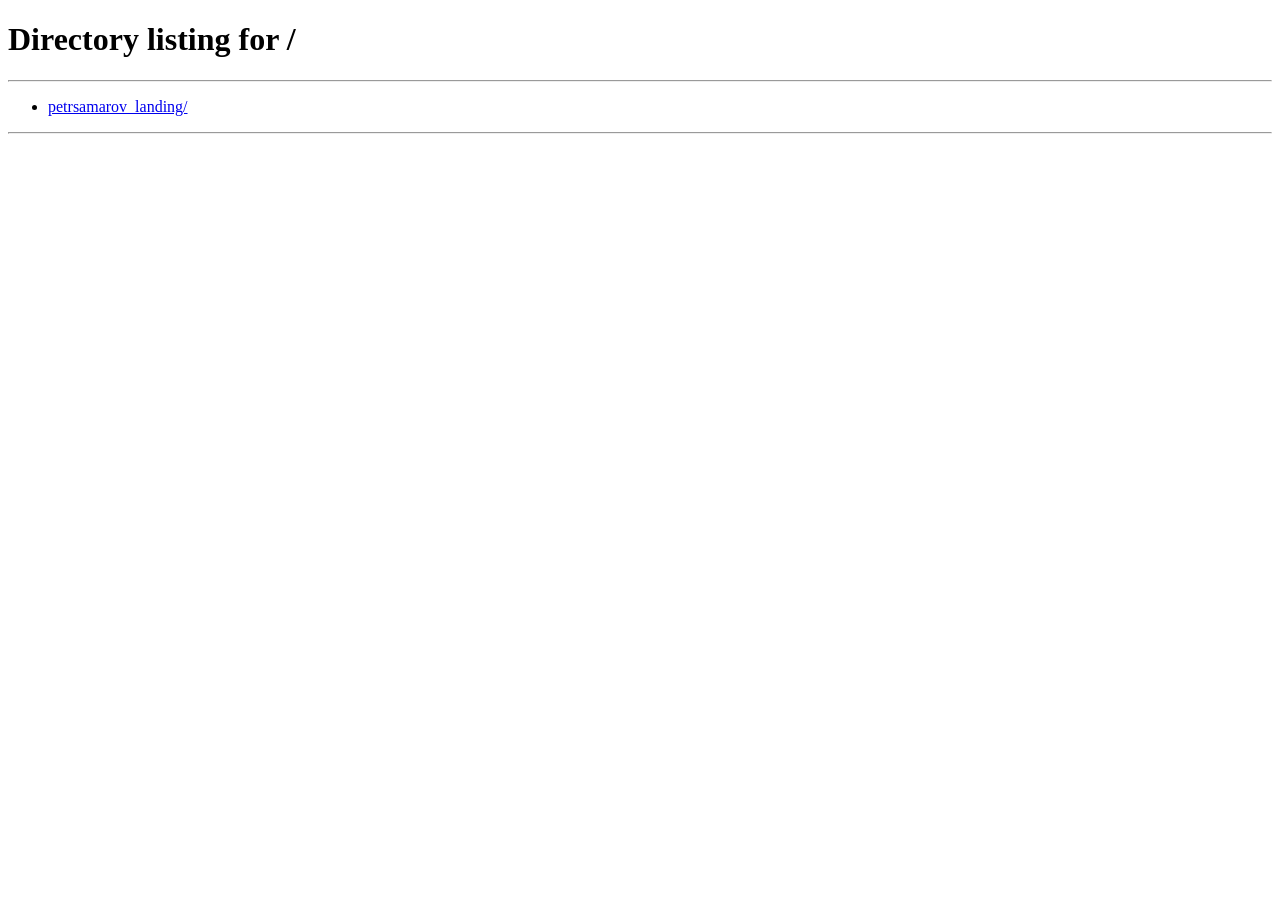
==== commit bb8920a2: "Add files via upload" ====
--- a/petrsamarov_landing/en/index.html
+++ b/petrsamarov_landing/en/index.html
@@ -1,51 +1 @@
-<!doctype html>
-<html lang="en">
-<head>
-  <meta charset="utf-8">
-  <meta name="viewport" content="width=device-width, initial-scale=1">
-  <title>Empire of the Limit — A Nine-Novel Science Fiction Cycle | Petr Samarov</title>
-  <meta name="description" content="Empire of the Limit is Petr Samarov’s nine-novel philosophical science fiction cycle about memory, power, merit, and the limits of human unity.">
-  <meta name="keywords" content="Empire of the Limit, Petr Samarov, Voice of the Limit, Reconstruction of the Limit, New Limit, philosophical science fiction">
-  <link rel="canonical" href="https://petrsamarov.com/en/">
-  <link rel="alternate" hreflang="ru" href="https://petrsamarov.com/">
-  <link rel="alternate" hreflang="en" href="https://petrsamarov.com/en/">
-  <link rel="alternate" hreflang="x-default" href="https://petrsamarov.com/">
-  <meta property="og:type" content="website">
-  <meta property="og:title" content="Empire of the Limit — A Philosophical Science Fiction Cycle">
-  <meta property="og:description" content="Three trilogies. Nine novels. A story about memory, power, merit, and humanity’s search for a universal order.">
-  <meta property="og:url" content="https://petrsamarov.com/en/">
-  <meta property="og:image" content="https://petrsamarov.com/assets/book-1-en.png">
-  <meta name="twitter:card" content="summary_large_image">
-  <meta name="twitter:title" content="Empire of the Limit — A Nine-Novel Cycle">
-  <meta name="twitter:description" content="Philosophical science fiction about memory, power, merit, and the limits of human unity.">
-  <meta name="twitter:image" content="https://petrsamarov.com/assets/book-1-en.png">
-  <link rel="icon" href="../assets/favicon.ico" sizes="any">
-  <link rel="icon" type="image/png" href="../assets/favicon-32.png" sizes="32x32">
-  <link rel="apple-touch-icon" href="../assets/apple-touch-icon.png">
-  <link rel="manifest" href="../site.webmanifest">
-  <link rel="stylesheet" href="../assets/styles.css">
-</head>
-<body>
-  <header class="header"><div class="container nav"><a class="brand" href="/en/">Petr Samarov</a><nav class="nav-links" aria-label="Main navigation"><a href="#cycle">The Cycle</a><a href="#trilogy">Books</a><a href="#roadmap">Roadmap</a><a href="#podcast">Podcast</a><a href="#author">Author</a><a href="#support">Support</a><span class="lang"><a href="/">RU</a><a class="active" href="/en/">EN</a></span></nav></div></header>
-
-  <main>
-    <section class="hero"><div class="container hero-grid"><div class="hero-visual"><div class="cover-wrap"><img class="cover" src="../assets/book-1-en.png" alt="Cover of Empire of the Limit: Voice of the Limit"></div><div class="hero-statuses" aria-label="Publication status of the first trilogy"><div class="status-card published"><strong>Voice of the Limit</strong><span>Published</span></div><div class="status-card"><strong>Reconstruction of the Limit</strong><span>Q4 2026</span></div><div class="status-card"><strong>New Limit</strong><span>2027</span></div></div></div><div><div class="kicker">Three trilogies · Nine novels</div><h1>Empire of<br>the Limit</h1><p class="subtitle">A philosophical science fiction cycle spanning nine novels.</p><p class="hero-copy">In a civilization where memory, value, and order are sustained by a single system, people trust it as naturally as air or light. But what happens when that system begins to return contradictory answers?</p><p class="hero-copy"><em>Empire of the Limit</em> follows a civilization trying to preserve a shared order while gradually discovering that no system can fully replace the living connection between one person and another.</p><div class="actions"><a class="btn primary" href="https://www.patreon.com/cw/PetrSamarov" target="_blank" rel="noopener">Buy the Book</a><a class="btn secondary" href="https://www.patreon.com/PetrSamarov/posts/book-i-voice-of-163346394" target="_blank" rel="noopener">Read a Free Sample</a><a class="btn secondary" href="#cycle">Explore the Cycle</a></div></div></div></section>
-
-    <section id="cycle"><div class="container"><div class="section-head"><div class="eyebrow">The Cycle</div><h2>Three trilogies. Nine novels. One world.</h2><p class="lead"><em>Empire of the Limit</em> explores memory, power, human worth, and the recurring attempt to build a universal order that can outlive its creators.</p></div><div class="cycle-grid"><article class="card cycle-card featured"><span class="cycle-number">I</span><div><h3>Crisis of the Limit</h3><p>The system that has preserved humanity’s memory and maintained the Empire’s order for centuries begins to return contradictory answers. The first trilogy follows the collapse of a universal order, the price of preserving it, and the search for a new form of connection.</p></div></article><article class="card cycle-card"><span class="cycle-number">II</span><div><h3>Crisis of Measure</h3><p>Centuries later, society attempts to build a system in which every person’s place is determined solely by ability, decisions, and contribution. But can a human being be measured without being distorted?</p></div></article><article class="card cycle-card"><span class="cycle-number">III</span><div><h3>Crisis of the Human Limit</h3><p>The final trilogy turns to humanity’s need for an order capable of outliving individual lives. Can people exist without a single truth, a common structure, or the promise of guaranteed connection?</p></div></article></div></div></section>
-
-    <section id="trilogy"><div class="container"><div class="section-head"><div class="eyebrow">Trilogy I · Crisis of the Limit</div><h2>Order was eternal. Until it stopped answering.</h2><p class="lead">When the system that defines the value of every action begins to behave inconsistently, the people of the Empire confront the impossible. Some fight to restore the old balance. Others begin to ask whether the Limit has exhausted the very principle on which it was built.</p></div><div class="books-grid"><article class="book-card card"><img src="../assets/book-1-en.png" alt="Cover of Voice of the Limit"><div class="book-info"><div class="book-meta published">Published</div><h3>Voice of the Limit</h3><p>The first failures of the Limit force people across the Empire to question an order that once appeared unshakable.</p><a class="text-link" href="https://www.patreon.com/cw/PetrSamarov" target="_blank" rel="noopener">Buy the book →</a></div></article><article class="book-card card"><img src="../assets/book-2-en.png" alt="Cover of Reconstruction of the Limit"><div class="book-info"><div class="book-meta">Q4 2026</div><h3>Reconstruction of the Limit</h3><p>After familiar answers disappear, the Empire tries to recover its lost balance. Yet every attempt to save the system changes the world it was meant to preserve.</p></div></article><article class="book-card card"><img src="../assets/book-3-en.png" alt="Cover of New Limit"><div class="book-info"><div class="book-meta">2027</div><h3>New Limit</h3><p>The old order cannot be restored. The question is no longer how to return to it, but whether a new foundation for unity can be built without repeating its failures.</p></div></article></div></div></section>
-
-    <section id="roadmap"><div class="container roadmap-layout"><div class="section-head"><div class="eyebrow">Series Roadmap</div><h2>The story knows its direction. It does not promise easy answers.</h2><p class="lead">The first trilogy covers the next releases. The following two move the world centuries forward and shift the conflict from the failure of a system to the failure of the very idea of universal order.</p></div><ol class="timeline"><li class="done"><span class="year">2026</span><div><strong>Voice of the Limit</strong><small>Published</small></div></li><li><span class="year">Q4 2026</span><div><strong>Reconstruction of the Limit</strong><small>Book II of the first trilogy</small></div></li><li><span class="year">2027</span><div><strong>New Limit</strong><small>Finale of Crisis of the Limit</small></div></li><li class="future"><span class="year">Next</span><div><strong>Crisis of Measure</strong><small>Books IV–VI</small></div></li><li class="future"><span class="year">Later</span><div><strong>Crisis of the Human Limit</strong><small>Books VII–IX</small></div></li></ol></div></section>
-
-    <section id="quotes"><div class="container"><div class="section-head"><div class="eyebrow">Voices of the System</div><h2>Fragments from a world where form has long since become law.</h2></div><div class="quotes"><div class="card quote"><p>“When form falls silent, meaning must speak. And when meaning falls silent too, Form will sing by itself.”</p></div><div class="card quote"><p>“There are voices that do not fit the structure. That is not a failure. It is a call.”</p></div><div class="card quote"><p>“Talent beyond Measure is a failure. A failure that can be heard.”</p></div></div></div></section>
-
-    <section id="podcast"><div class="container podcast-grid"><div class="podcast-mark" aria-hidden="true">▶</div><div><div class="eyebrow">YouTube Podcast</div><h2>Anatomy of Imaginary Worlds</h2><p class="lead">A podcast about speculative fiction as a way to examine power, culture, technology, religion, war, and human nature.</p><p class="muted-copy">Through the works of Herbert, Orwell, Le Guin, the Strugatskys, and other writers, Petr Samarov explores the ideas that hold imaginary worlds together.</p><a class="btn primary" href="https://www.youtube.com/@petrsamarov" target="_blank" rel="noopener">Watch on YouTube</a></div></div></section>
-
-    <section id="author"><div class="container author-grid"><img class="author-photo" src="../assets/author.jpg" alt="Portrait of writer Petr Samarov"><div class="author-text"><div class="eyebrow">About the Author</div><h2>Petr Samarov</h2><p><strong>Petr Samarov</strong> is a writer of philosophical science fiction based in Germany.</p><p>For more than a decade, he worked with learning, talent development, and organizational systems in international technology companies. That experience became part of the foundation of <em>Empire of the Limit</em>.</p><p>His fiction explores memory, power, human worth, freedom of choice, and the limits of our belief in universal order.</p></div></div></section>
-
-    <section id="support"><div class="container"><div class="section-head"><div class="eyebrow">Support the Cycle</div><h2>Read the first book, follow the work, and help the next novels reach new readers.</h2><p class="lead">Choose the option that suits you: buy Book I, support future English translations, or follow the project across its channels.</p></div><div class="support-actions"><a class="card support-link" href="https://www.patreon.com/cw/PetrSamarov" target="_blank" rel="noopener"><strong>Buy the Book</strong><span>Europe, the US, and the rest of the world · Patreon</span></a><a class="card support-link" href="https://www.patreon.com/PetrSamarov/posts/book-i-voice-of-163346394" target="_blank" rel="noopener"><strong>Read a Free Sample</strong><span>An English excerpt from Book I</span></a><a class="card support-link" href="https://www.patreon.com/cw/PetrSamarov" target="_blank" rel="noopener"><strong>Support Translation</strong><span>Help the next books reach English readers</span></a><a class="card support-link" href="https://t.me/samarov_writer" target="_blank" rel="noopener"><strong>Telegram</strong><span>News, process, and the world of the cycle</span></a><a class="card support-link" href="https://www.patreon.com/cw/PetrSamarov" target="_blank" rel="noopener"><strong>Patreon</strong><span>Books, excerpts, and project updates</span></a></div></div></section>
-  </main>
-
-  <footer class="footer"><div class="container footer-inner"><div>© 2026 Petr Samarov</div><div><a href="/">Русская версия</a><a href="https://t.me/samarov_writer" target="_blank" rel="noopener">Telegram</a><a href="https://www.youtube.com/@petrsamarov" target="_blank" rel="noopener">YouTube</a><a href="https://www.patreon.com/cw/PetrSamarov" target="_blank" rel="noopener">Patreon</a></div></div></footer>
-</body>
-</html>
+<!doctype html><html lang="en"><head><meta charset="utf-8"><meta name="viewport" content="width=device-width,initial-scale=1"><title>Empire of the Limit — Petr Samarov</title><link rel="canonical" href="https://petrsamarov.com/"><meta http-equiv="refresh" content="0; url=/"><script>location.replace('/');</script></head><body><p><a href="/">Continue to the English site</a></p></body></html>
